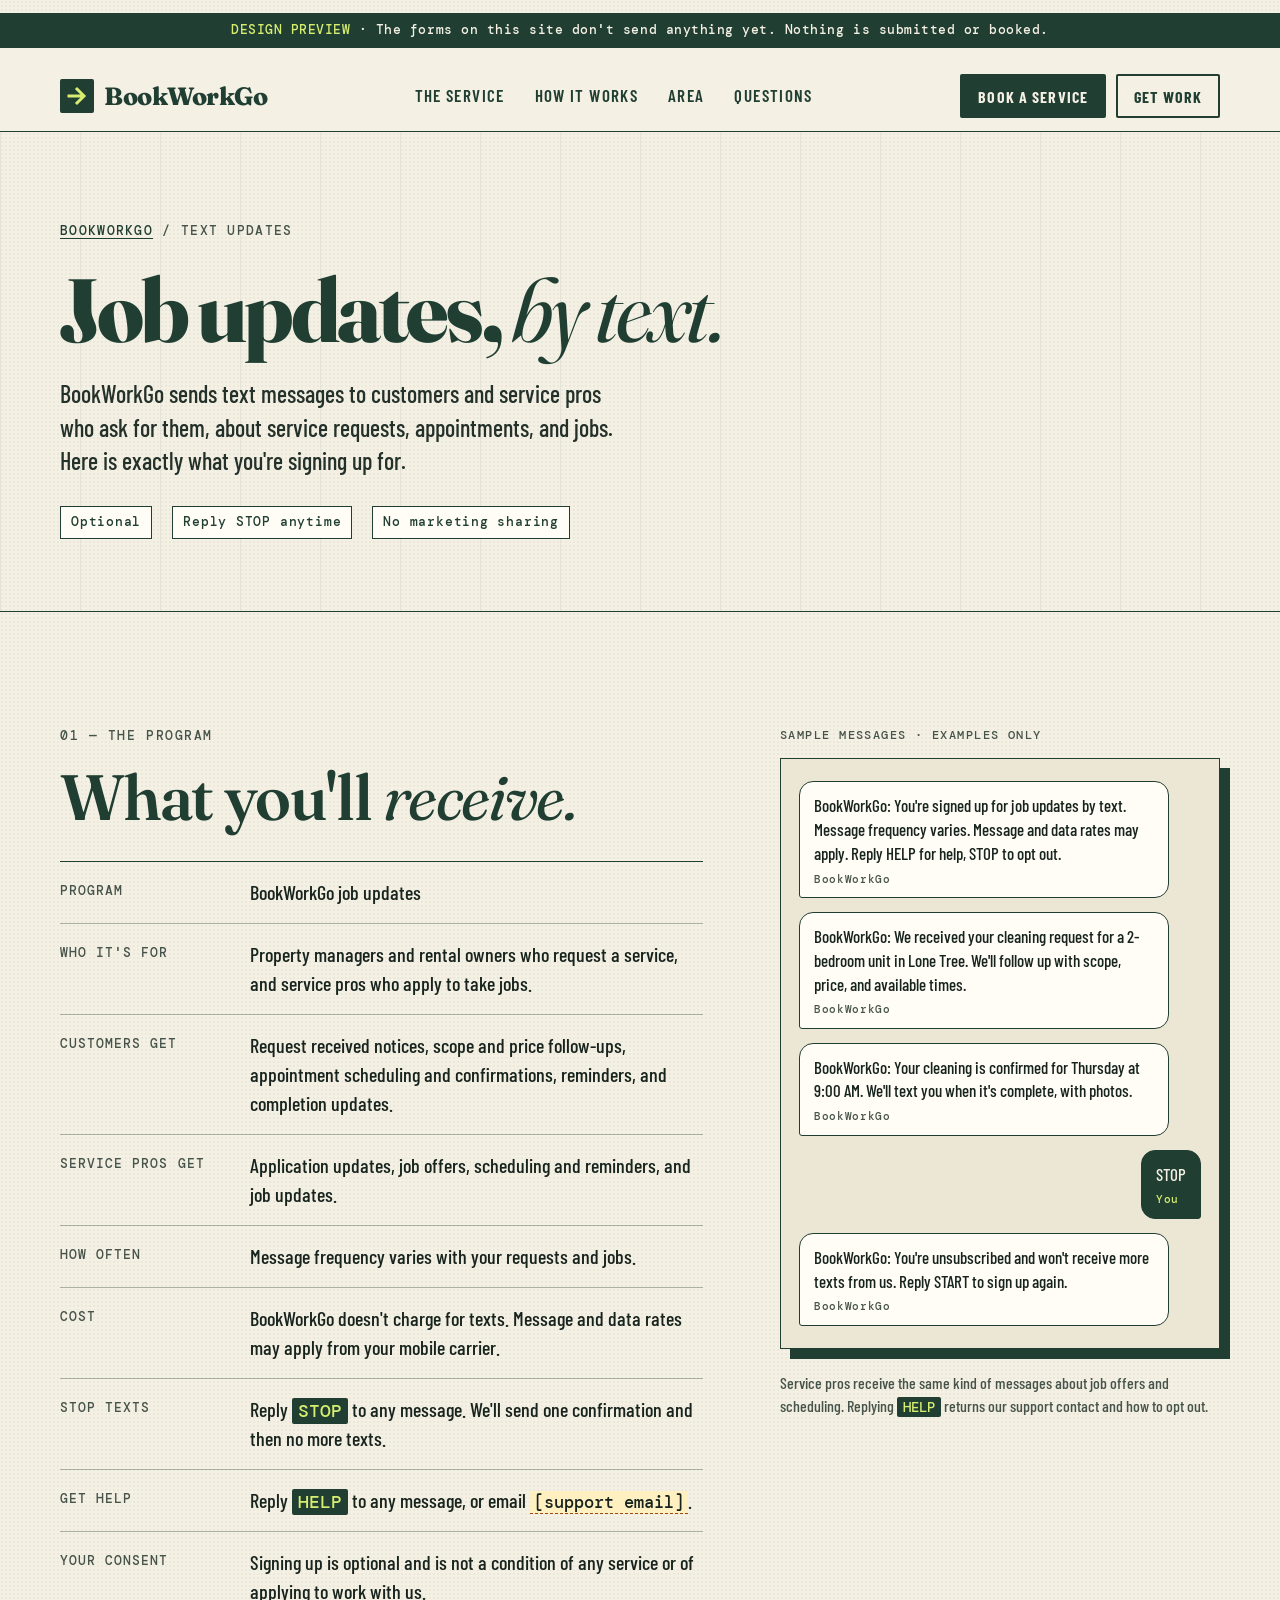
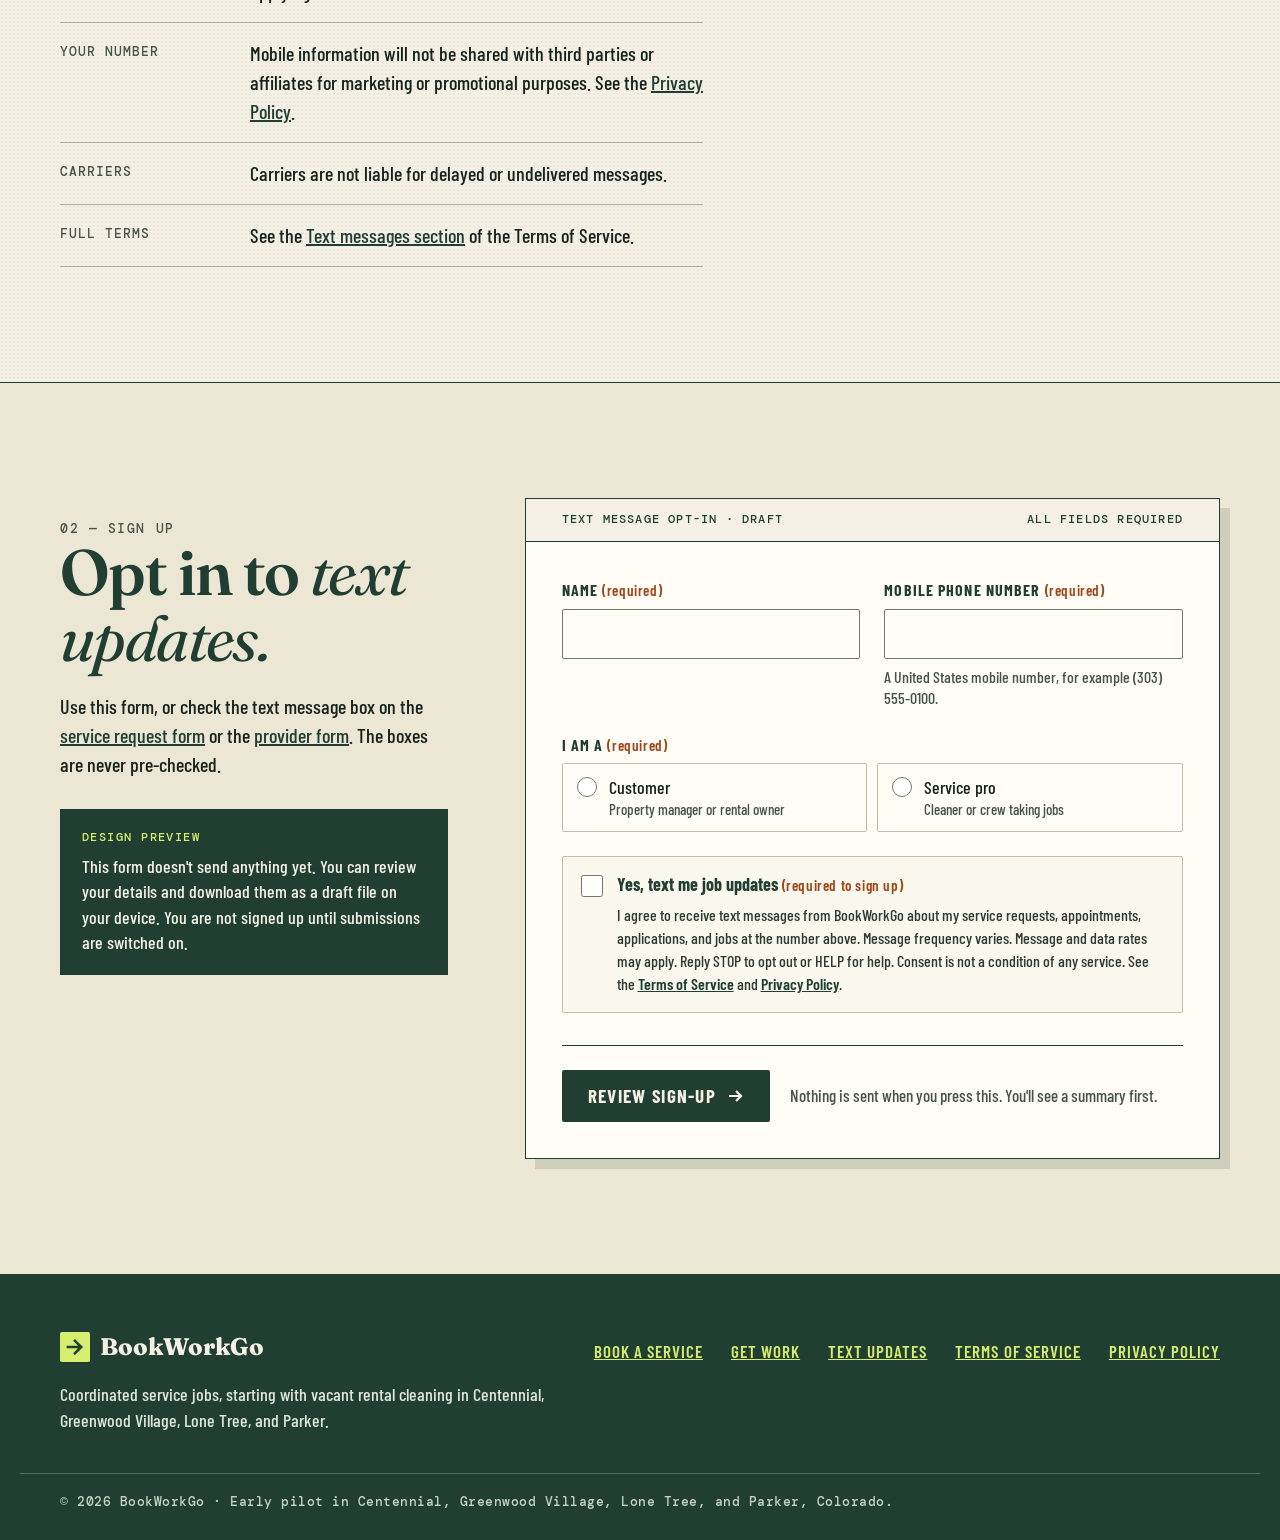
==== opt-in/index.html @ 06a6bd4c "Add terms, privacy policy, text opt-in page, and screenshots - New pages: /opt-in/, /terms-of-servic" ====
<!doctype html>
<html lang="en">
<head>
<meta charset="utf-8">
<meta name="viewport" content="width=device-width, initial-scale=1">
<title>Text Updates — BookWorkGo</title>
<meta name="description" content="Opt in to BookWorkGo text messages about service requests, appointments, and jobs. Message frequency varies. Message and data rates may apply. Reply STOP to opt out, HELP for help.">
<meta name="theme-color" content="#203e32">
<link rel="icon" href="data:image/svg+xml,%3Csvg xmlns='http://www.w3.org/2000/svg' viewBox='0 0 34 34'%3E%3Crect width='34' height='34' rx='3' fill='%23203e32'/%3E%3Cpath d='M9 17h14M17 10l7 7-7 7' fill='none' stroke='%23d6ed70' stroke-width='3'/%3E%3C/svg%3E">
<link rel="preconnect" href="https://fonts.googleapis.com">
<link rel="preconnect" href="https://fonts.gstatic.com" crossorigin>
<link rel="stylesheet" href="https://fonts.googleapis.com/css2?family=Barlow+Condensed:wght@400;500;600;700&family=DM+Mono:wght@400;500&family=Fraunces:ital,opsz,wght@0,9..144,400;0,9..144,600;0,9..144,800;1,9..144,400;1,9..144,600&display=swap">
<link rel="stylesheet" href="../css/site.css">
</head>
<body>
<a class="skip" href="#optin">Skip to the opt-in form</a>

<header class="site-header">
  <p class="preview-bar" role="note"><strong>DESIGN PREVIEW</strong> · The forms on this site don't send anything yet. Nothing is submitted or booked.</p>
  <nav class="wrap nav" aria-label="Main">
    <a class="brand" href="../" aria-label="BookWorkGo home">
      <svg width="34" height="34" viewBox="0 0 34 34" aria-hidden="true"><rect width="34" height="34" rx="2" fill="#203e32"/><path d="M9 17h14M17 10l7 7-7 7" fill="none" stroke="#d6ed70" stroke-width="3" stroke-linecap="square"/></svg>
      <span>BookWorkGo</span>
    </a>
    <div class="nav-links">
      <a href="../#service">The service</a>
      <a href="../#how">How it works</a>
      <a href="../#area">Area</a>
      <a href="../#faq">Questions</a>
    </div>
    <div class="nav-cta">
      <a class="btn btn-primary btn-sm" href="../#book">Book a service</a>
      <a class="btn btn-ghost btn-sm" href="../#pros">Get work</a>
    </div>
  </nav>
</header>

<main id="top">
  <section class="page-head" aria-labelledby="page-title">
    <div class="wrap">
      <p class="crumbs"><a href="../">BookWorkGo</a> / Text updates</p>
      <h1 id="page-title" class="rise d1">Job updates, <em>by text.</em></h1>
      <p class="lead rise d2">BookWorkGo sends text messages to customers and service pros who ask for them, about service requests, appointments, and jobs. Here is exactly what you're signing up for.</p>
      <p class="stamp-line rise d3"><span>Optional</span><span>Reply STOP anytime</span><span>No marketing sharing</span></p>
    </div>
  </section>

  <section class="section" aria-labelledby="program-title">
    <div class="wrap program">
      <div class="program-facts">
        <p class="kicker">01 — The program</p>
        <h2 id="program-title" class="h2">What you'll <em>receive.</em></h2>
        <dl class="facts" style="margin-top:32px">
          <div><dt>Program</dt><dd>BookWorkGo job updates</dd></div>
          <div><dt>Who it's for</dt><dd>Property managers and rental owners who request a service, and service pros who apply to take jobs.</dd></div>
          <div><dt>Customers get</dt><dd>Request received notices, scope and price follow-ups, appointment scheduling and confirmations, reminders, and completion updates.</dd></div>
          <div><dt>Service pros get</dt><dd>Application updates, job offers, scheduling and reminders, and job updates.</dd></div>
          <div><dt>How often</dt><dd>Message frequency varies with your requests and jobs.</dd></div>
          <div><dt>Cost</dt><dd>BookWorkGo doesn't charge for texts. Message and data rates may apply from your mobile carrier.</dd></div>
          <div><dt>Stop texts</dt><dd>Reply <span class="keyword">STOP</span> to any message. We'll send one confirmation and then no more texts.</dd></div>
          <div><dt>Get help</dt><dd>Reply <span class="keyword">HELP</span> to any message, or email <span class="todo-contact">[support email]</span>.</dd></div>
          <div><dt>Your consent</dt><dd>Signing up is optional and is not a condition of any service or of applying to work with us.</dd></div>
          <div><dt>Your number</dt><dd>Mobile information will not be shared with third parties or affiliates for marketing or promotional purposes. See the <a href="../privacy-policy/">Privacy Policy</a>.</dd></div>
          <div><dt>Carriers</dt><dd>Carriers are not liable for delayed or undelivered messages.</dd></div>
          <div><dt>Full terms</dt><dd>See the <a href="../terms-of-service/#text-messages">Text messages section</a> of the Terms of Service.</dd></div>
        </dl>
      </div>

      <figure class="samples" style="margin:0">
        <figcaption class="samples-label">Sample messages · Examples only</figcaption>
        <ol class="thread">
          <li class="bubble">BookWorkGo: You're signed up for job updates by text. Message frequency varies. Message and data rates may apply. Reply HELP for help, STOP to opt out.<small>BookWorkGo</small></li>
          <li class="bubble">BookWorkGo: We received your cleaning request for a 2-bedroom unit in Lone Tree. We'll follow up with scope, price, and available times.<small>BookWorkGo</small></li>
          <li class="bubble">BookWorkGo: Your cleaning is confirmed for Thursday at 9:00 AM. We'll text you when it's complete, with photos.<small>BookWorkGo</small></li>
          <li class="bubble out">STOP<small>You</small></li>
          <li class="bubble">BookWorkGo: You're unsubscribed and won't receive more texts from us. Reply START to sign up again.<small>BookWorkGo</small></li>
        </ol>
        <p class="samples-note">Service pros receive the same kind of messages about job offers and scheduling. Replying <span class="keyword">HELP</span> returns our support contact and how to opt out.</p>
      </figure>
    </div>
  </section>

  <section id="optin" class="section optin-section" aria-labelledby="optin-title">
    <div class="wrap split">
      <div class="form-intro">
        <p class="kicker">02 — Sign up</p>
        <h2 id="optin-title" class="h2">Opt in to <em>text updates.</em></h2>
        <p>Use this form, or check the text message box on the <a href="../#book">service request form</a> or the <a href="../#pros">provider form</a>. The boxes are never pre-checked.</p>
        <div class="notice" role="note">
          <p class="mono">DESIGN PREVIEW</p>
          <p>This form doesn't send anything yet. You can review your details and download them as a draft file on your device. You are not signed up until submissions are switched on.</p>
        </div>
      </div>

      <div class="panel">
        <div class="panel-bar"><span>Text message opt-in · Draft</span><span>All fields required</span></div>

        <form id="optin-form" aria-labelledby="optin-title" autocomplete="on">
          <noscript><p class="noscript">Turn on JavaScript to review your details. Either way, this preview doesn't send anything.</p></noscript>
          <div class="fgrid">
            <div>
              <label class="lbl" for="o-name">Name <span class="req">(required)</span></label>
              <input class="ctl" id="o-name" name="name" type="text" autocomplete="name" required maxlength="120">
            </div>
            <div>
              <label class="lbl" for="o-phone">Mobile phone number <span class="req">(required)</span></label>
              <input class="ctl" id="o-phone" name="phone" type="tel" autocomplete="tel" inputmode="tel" required maxlength="30" pattern="[0-9()+.\- ]{10,30}" aria-describedby="o-phone-hint">
              <p class="hint" id="o-phone-hint">A United States mobile number, for example (303) 555-0100.</p>
            </div>
            <fieldset class="span">
              <legend>I am a <span class="req">(required)</span></legend>
              <div class="choices">
                <label class="choice"><input type="radio" name="role" value="Customer (property manager or owner)" required><span>Customer<small>Property manager or rental owner</small></span></label>
                <label class="choice"><input type="radio" name="role" value="Service pro"><span>Service pro<small>Cleaner or crew taking jobs</small></span></label>
              </div>
            </fieldset>
            <div class="span">
              <label class="consent" for="o-sms">
                <input id="o-sms" name="sms_consent" type="checkbox" value="yes" required>
                <span>
                  <span class="consent-head">Yes, text me job updates <span class="req">(required to sign up)</span></span>
                  <span class="consent-text">I agree to receive text messages from BookWorkGo about my service requests, appointments, applications, and jobs at the number above. Message frequency varies. Message and data rates may apply. Reply STOP to opt out or HELP for help. Consent is not a condition of any service. See the <a href="../terms-of-service/">Terms of Service</a> and <a href="../privacy-policy/">Privacy Policy</a>.</span>
                </span>
              </label>
            </div>
          </div>

          <div class="form-foot">
            <button class="btn btn-primary" type="submit" disabled>Review sign-up
              <svg width="18" height="18" viewBox="0 0 18 18" aria-hidden="true"><path d="M3 9h11M10 4l5 5-5 5" fill="none" stroke="currentColor" stroke-width="2.2"/></svg>
            </button>
            <p>Nothing is sent when you press this. You'll see a summary first.</p>
          </div>
        </form>

        <div id="optin-review" class="review" hidden>
          <h3 tabindex="-1">Review your sign-up</h3>
          <p class="tags"><span>Not submitted</span><span>Not signed up</span></p>
          <p>This summary exists only on this page. BookWorkGo has not received it, and no texts will be sent.</p>
          <dl data-review-list></dl>
          <div class="review-actions">
            <button class="btn btn-ghost" type="button" data-action="edit">Edit details</button>
            <button class="btn btn-primary" type="button" data-action="download">Download draft file</button>
            <button class="btn btn-text" type="button" data-action="reset">Start over</button>
          </div>
          <p class="status" data-status aria-live="polite"></p>
        </div>
      </div>
    </div>
  </section>
</main>

<footer class="site-footer dark">
  <div class="wrap foot-top">
    <div>
      <p class="foot-brand">
        <svg width="30" height="30" viewBox="0 0 34 34" aria-hidden="true"><rect width="34" height="34" rx="2" fill="#d6ed70"/><path d="M9 17h14M17 10l7 7-7 7" fill="none" stroke="#203e32" stroke-width="3" stroke-linecap="square"/></svg>
        BookWorkGo
      </p>
      <p>Coordinated service jobs, starting with vacant rental cleaning in Centennial, Greenwood Village, Lone Tree, and Parker.</p>
    </div>
    <nav class="foot-nav" aria-label="Footer">
      <a href="../#book">Book a service</a>
      <a href="../#pros">Get work</a>
      <a href="./" aria-current="page">Text updates</a>
      <a href="../terms-of-service/">Terms of Service</a>
      <a href="../privacy-policy/">Privacy Policy</a>
    </nav>
  </div>
  <p class="wrap foot-legal">© 2026 BookWorkGo · Early pilot in Centennial, Greenwood Village, Lone Tree, and Parker, Colorado.</p>
</footer>

<script src="../js/draft-form.js" defer></script>
<script src="../js/optin-form.js" defer></script>
</body>
</html>
---- css/site.css ----
:root {
  --paper: #f4f0e4;
  --paper-deep: #ece6d4;
  --sheet: #fffdf6;
  --forest: #203e32;
  --forest-deep: #14291f;
  --ink: #17231d;
  --muted: #46534a;
  --soft-on-dark: #dfe5d8;
  --lime: #d6ed70;
  --lime-wash: #eef5cf;
  --clay: #e88744;
  --clay-ink: #a0471a;
  --rule: rgba(32, 62, 50, .35);
  --display: "Fraunces", Georgia, "Times New Roman", serif;
  --body: "Barlow Condensed", "Arial Narrow", "Roboto Condensed", sans-serif-condensed, sans-serif;
  --mono: "DM Mono", ui-monospace, Menlo, Consolas, monospace;
  --gutter: clamp(16px, 4vw, 40px);
  --header-h: 120px;
}

*, *::before, *::after { box-sizing: border-box; }
html { scroll-behavior: smooth; scroll-padding-top: var(--header-h); overflow-x: clip; }
body {
  margin: 0;
  font-family: var(--body);
  font-weight: 500;
  font-size: 20px;
  line-height: 1.45;
  color: var(--ink);
  background-color: var(--paper);
  background-image: radial-gradient(rgba(32, 62, 50, .07) .6px, transparent .9px);
  background-size: 4px 4px;
  overflow-x: clip;
}
img, svg { max-width: 100%; }
a { color: var(--forest); }
a:hover { color: var(--forest-deep); }
:focus-visible { outline: 3px solid var(--forest); outline-offset: 3px; border-radius: 2px; }
.dark :focus-visible { outline-color: var(--lime); }
.dark .panel :focus-visible { outline-color: var(--forest); }
[hidden] { display: none !important; }

.skip {
  position: absolute; left: 12px; top: -80px; z-index: 50;
  background: var(--lime); color: var(--forest); padding: 12px 18px;
  font-weight: 700; text-decoration: none; border: 2px solid var(--forest);
}
.skip:focus { top: 12px; }

.wrap { max-width: 1240px; margin: 0 auto; padding-left: var(--gutter); padding-right: var(--gutter); }
.section { padding-top: clamp(72px, 9vw, 128px); padding-bottom: clamp(72px, 9vw, 128px); }
.split { display: flex; flex-wrap: wrap; gap: clamp(40px, 6vw, 96px); }
.split > * { min-width: 0; }

.kicker {
  margin: 0 0 18px;
  font-family: var(--mono); font-size: 13px; letter-spacing: .12em; text-transform: uppercase;
  color: var(--muted);
}
.h2 {
  margin: 0;
  font-family: var(--display); font-weight: 600;
  font-size: clamp(38px, 5vw, 66px); line-height: 1.02; letter-spacing: -.025em;
  color: var(--forest);
}
.h2 em, .hero h1 em, .cta h2 em { font-style: italic; font-weight: 400; }
.mono { font-family: var(--mono); }

/* ---------- Buttons ---------- */
.btn {
  display: inline-flex; align-items: center; justify-content: center; gap: 10px;
  min-height: 52px; padding: 12px 24px;
  font-family: var(--body); font-weight: 700; font-size: 19px; letter-spacing: .07em; text-transform: uppercase;
  text-decoration: none; border: 2px solid var(--forest); border-radius: 2px; cursor: pointer;
  transition: transform .18s ease, box-shadow .18s ease, background-color .18s ease, color .18s ease;
}
.btn svg { flex: none; }
.btn-sm { min-height: 44px; padding: 8px 16px; font-size: 16px; }
.btn-primary { background: var(--forest); color: var(--paper); }
.btn-primary:hover { background: var(--forest-deep); color: var(--paper); transform: translate(-2px, -2px); box-shadow: 4px 4px 0 var(--clay); }
.btn-ghost { background: transparent; color: var(--forest); }
.btn-ghost:hover { background: var(--forest); color: var(--paper); }
.btn-text { background: transparent; color: var(--forest); border-color: transparent; text-decoration: underline; text-underline-offset: 4px; }
.btn-text:hover { border-color: var(--forest); }
.btn[disabled] { opacity: .5; cursor: not-allowed; transform: none; box-shadow: none; }

/* ---------- Header ---------- */
.site-header { position: sticky; top: 0; z-index: 20; background: var(--paper); border-bottom: 1.5px solid var(--forest); }
.preview-bar {
  background: var(--forest); color: var(--paper);
  font-family: var(--mono); font-size: 13px; letter-spacing: .04em; line-height: 1.45;
  padding: 8px 16px; text-align: center;
}
.preview-bar strong { color: var(--lime); font-weight: 500; }
.nav { display: flex; align-items: center; justify-content: space-between; gap: 12px 28px; flex-wrap: wrap; padding-top: 12px; padding-bottom: 12px; }
.brand { display: flex; align-items: center; gap: 10px; min-height: 44px; text-decoration: none; color: var(--forest); }
.brand span { font-family: var(--display); font-weight: 800; font-size: 25px; letter-spacing: -.02em; }
.nav-links { display: flex; gap: 26px; align-items: center; }
.nav-links a {
  font-weight: 600; font-size: 17px; letter-spacing: .08em; text-transform: uppercase; text-decoration: none;
  padding: 10px 2px; border-bottom: 2px solid transparent; transition: border-color .15s;
}
.nav-links a:hover { border-bottom-color: var(--clay); }
.nav-cta { display: flex; gap: 10px; flex-wrap: wrap; }

/* ---------- Hero ---------- */
.hero {
  border-bottom: 1.5px solid var(--forest);
  background-image: repeating-linear-gradient(90deg, rgba(32, 62, 50, .07) 0 1px, transparent 1px 80px);
  background-position: center top;
}
.hero .split { align-items: center; padding-top: clamp(48px, 8vw, 104px); padding-bottom: clamp(56px, 8vw, 112px); gap: clamp(48px, 6vw, 88px); }
.hero-copy { flex: 1 1 520px; }
.hero .kicker { color: var(--forest); display: flex; align-items: center; gap: 12px; flex-wrap: wrap; margin-bottom: 26px; }
.hero .kicker::before { content: ""; width: 28px; height: 1.5px; background: var(--forest); }
.hero h1 {
  margin: 0; font-family: var(--display); font-weight: 800;
  font-size: clamp(50px, 8vw, 112px); line-height: .95; letter-spacing: -.035em; color: var(--forest);
}
.hero h1 em { letter-spacing: -.02em; }
.mark { box-shadow: inset 0 -.28em 0 var(--lime); }
.hero-lead { margin: 30px 0 0; max-width: 34ch; font-size: clamp(21px, 2vw, 25px); line-height: 1.4; color: #24312a; }
.hero-actions { margin-top: 36px; display: flex; gap: 14px; flex-wrap: wrap; }
.promise {
  margin: 40px 0 0; padding-top: 18px; border-top: 1px solid rgba(32, 62, 50, .4); max-width: 520px;
  font-family: var(--display); font-style: italic; font-size: 21px; color: var(--forest);
}
.hero-art { flex: 1 1 360px; display: flex; justify-content: center; padding: 12px 8px 28px; }

/* Example work order */
.ticket {
  position: relative; margin: 0; width: 100%; max-width: 440px;
  background: var(--sheet); border: 1.5px solid var(--forest); box-shadow: 12px 12px 0 var(--forest);
  transform: rotate(-2deg); transition: transform .35s ease;
  animation: settle 1.05s .3s cubic-bezier(.2, .7, .2, 1) both;
}
.ticket:hover { transform: rotate(-.5deg) translateY(-4px); }
.ticket-bar {
  display: flex; justify-content: space-between; gap: 12px; padding: 10px 18px;
  background: var(--lime); border-bottom: 1.5px solid var(--forest);
  font-family: var(--mono); font-size: 12px; letter-spacing: .1em; text-transform: uppercase; color: var(--forest);
}
.ticket-bar span:first-child { font-weight: 500; }
.ticket-body { padding: 22px 22px 24px; }
.ticket-ref { margin: 0; font-family: var(--mono); font-size: 12px; letter-spacing: .08em; color: var(--muted); }
.ticket-title { margin: 6px 0 18px; font-family: var(--display); font-weight: 600; font-size: 30px; line-height: 1.05; color: var(--forest); }
.ticket dl { margin: 0; font-family: var(--mono); font-size: 13.5px; line-height: 1.4; border-bottom: 1px dashed #8d957f; }
.ticket dl div { display: flex; gap: 12px; padding: 8px 0; border-top: 1px dashed #8d957f; }
.ticket dt { flex: 0 0 104px; color: var(--muted); }
.ticket dd { margin: 0; }
.checklist { list-style: none; margin: 18px 0 0; padding: 0; display: grid; gap: 9px; font-size: 18px; }
.checklist li { display: flex; gap: 10px; align-items: center; }
.stamp {
  position: absolute; right: -18px; bottom: 74px; width: 112px; height: 112px;
  border: 2.5px solid var(--clay-ink); border-radius: 50%; display: grid; place-items: center; text-align: center;
  font-family: var(--mono); font-size: 11px; font-weight: 500; letter-spacing: .1em; line-height: 1.35;
  color: var(--clay-ink); background: rgba(255, 253, 246, .88);
  transform: rotate(-14deg); animation: stamp .5s 1.25s cubic-bezier(.3, .7, .3, 1) both;
}
.draw { stroke-dasharray: 1; stroke-dashoffset: 0; animation: draw 1.4s .6s ease-out both; }

/* Staggered entrance */
.rise { animation: rise .85s cubic-bezier(.2, .7, .2, 1) both; }
.d1 { animation-delay: .05s; } .d2 { animation-delay: .16s; } .d3 { animation-delay: .28s; } .d4 { animation-delay: .4s; } .d5 { animation-delay: .52s; }
@keyframes rise { from { opacity: 0; transform: translateY(22px); } to { opacity: 1; transform: none; } }
@keyframes settle { from { opacity: 0; transform: rotate(-7deg) translate(30px, 40px); } to { opacity: 1; transform: rotate(-2deg); } }
@keyframes stamp { 0% { opacity: 0; transform: rotate(-14deg) scale(1.6); } 70% { opacity: 1; transform: rotate(-14deg) scale(.94); } 100% { opacity: 1; transform: rotate(-14deg) scale(1); } }
@keyframes draw { from { stroke-dashoffset: 1; } to { stroke-dashoffset: 0; } }

/* ---------- Service ---------- */
.service-intro { flex: 1 1 420px; }
.service-scope { flex: 1 1 480px; }
.service-intro p { max-width: 46ch; margin: 26px 0 0; }
.figure { margin: 40px 0 0; max-width: 480px; }
.figcap { margin-top: 10px; font-family: var(--mono); font-size: 12px; letter-spacing: .08em; text-transform: uppercase; color: var(--muted); }
.h3-label { margin: 6px 0 4px; font-weight: 700; font-size: 18px; letter-spacing: .08em; text-transform: uppercase; color: var(--forest); }
.sub { margin: 0 0 22px; color: var(--muted); font-size: 18px; }
.scope-list { list-style: none; margin: 0; padding: 0; border-bottom: 1px solid var(--rule); }
.scope-list li { display: grid; grid-template-columns: 52px minmax(0, 1fr); gap: 4px 14px; padding: 18px 0; border-top: 1px solid var(--rule); }
.scope-list .idx { font-family: var(--mono); font-size: 13px; color: var(--clay-ink); padding-top: 6px; }
.scope-list strong { font-family: var(--display); font-weight: 600; font-size: 24px; color: var(--forest); }
.scope-list p { margin: 2px 0 0; }
.callout { margin-top: 28px; padding: 18px 20px; border: 1.5px dashed var(--forest); display: flex; gap: 14px; align-items: flex-start; }
.callout p { margin: 0; font-size: 18px; }

/* ---------- Process ---------- */
.process { background: var(--paper-deep); border-top: 1.5px solid var(--forest); border-bottom: 1.5px solid var(--forest); }
.process-head { display: flex; flex-wrap: wrap; justify-content: space-between; align-items: flex-end; gap: 20px 48px; }
.process-head > div { flex: 1 1 520px; min-width: 0; }
.process-head p { flex: 0 1 380px; margin: 0; font-size: 18px; color: #3a463e; }
.steps { list-style: none; margin: 56px 0 0; padding: 0; display: grid; grid-template-columns: repeat(auto-fit, minmax(min(100%, 280px), 1fr)); gap: 40px 48px; }
.steps li { border-top: 2px solid var(--forest); padding-top: 26px; }
.step-num {
  display: grid; place-items: center; width: 84px; height: 84px; border: 1.5px solid var(--forest);
  font-family: var(--display); font-weight: 800; font-size: 54px; line-height: 1; color: var(--forest);
}
.step-num.n1 { background: var(--lime); }
.step-num.n2 { background: var(--paper); }
.step-num.n3 { background: var(--forest); color: var(--paper); }
.steps h3 { margin: 24px 0 10px; font-family: var(--display); font-weight: 600; font-size: 28px; line-height: 1.1; color: var(--forest); }
.steps p { margin: 0; }

/* ---------- Forms ---------- */
.form-intro { flex: 1 1 320px; max-width: 420px; }
.form-intro > p { margin: 22px 0 0; }
.notice { margin-top: 30px; padding: 20px 22px; background: var(--forest); color: var(--paper); }
.notice .mono { margin: 0 0 8px; font-size: 12px; letter-spacing: .12em; color: var(--lime); }
.notice p:last-child { margin: 0; font-size: 18px; line-height: 1.4; }
.fine { margin: 22px 0 0; font-size: 17px; color: var(--muted); }

.panel { flex: 2 1 560px; background: var(--sheet); color: var(--ink); border: 1.5px solid var(--forest); box-shadow: 10px 10px 0 rgba(32, 62, 50, .14); }
.panel-bar {
  display: flex; justify-content: space-between; gap: 6px 12px; flex-wrap: wrap;
  padding: 12px clamp(20px, 3vw, 36px); border-bottom: 1.5px solid var(--forest);
  font-family: var(--mono); font-size: 12px; letter-spacing: .1em; text-transform: uppercase; color: var(--forest); background: var(--paper);
}
.panel-bar.lime { background: var(--lime); }
.panel form, .review { padding: clamp(22px, 3vw, 36px); }
fieldset { border: 0; margin: 0; padding: 0; min-width: 0; }
.group + .group { margin-top: 40px; padding-top: 32px; border-top: 1px solid rgba(32, 62, 50, .3); }
.group > legend { padding: 0; margin: 0 0 18px; font-family: var(--display); font-weight: 600; font-size: 26px; color: var(--forest); }
/* Float the legend so it sits below the group's top rule instead of breaking it. */
.group > legend { float: left; width: 100%; }
.group > legend + * { clear: both; }
.fgrid { display: grid; grid-template-columns: repeat(auto-fit, minmax(min(100%, 240px), 1fr)); gap: 24px; }
.span { grid-column: 1 / -1; }
.lbl, .fgrid legend {
  display: block; padding: 0; margin: 0 0 7px;
  font-weight: 700; font-size: 16px; letter-spacing: .07em; text-transform: uppercase; color: var(--forest);
}
.req { color: var(--clay-ink); font-weight: 600; letter-spacing: .04em; text-transform: none; font-size: 15px; }
.opt { color: var(--muted); font-weight: 500; letter-spacing: .04em; text-transform: none; font-size: 15px; }
.ctl {
  display: block; width: 100%; min-height: 50px; padding: 10px 14px;
  font-family: var(--body); font-weight: 500; font-size: 20px; line-height: 1.3; color: var(--ink);
  background: var(--sheet); border: 1.5px solid #6d7a70; border-radius: 2px;
  transition: border-color .15s, background-color .15s;
}
.ctl:hover, .ctl:focus { border-color: var(--forest); }
.ctl:focus { background: #fff; }
.ctl:user-invalid { border-color: var(--clay-ink); background: #fff3ea; }
textarea.ctl { min-height: 132px; resize: vertical; }
select.ctl {
  appearance: none; padding-right: 44px;
  background-image: linear-gradient(45deg, transparent 50%, var(--forest) 50%), linear-gradient(135deg, var(--forest) 50%, transparent 50%);
  background-position: calc(100% - 22px) 52%, calc(100% - 16px) 52%; background-size: 6px 6px, 6px 6px; background-repeat: no-repeat;
}
.hint { font-size: 16px; color: var(--muted); margin: 7px 0 0; line-height: 1.35; }
.hint strong { color: var(--forest); }
.choices { display: grid; grid-template-columns: repeat(auto-fit, minmax(min(100%, 210px), 1fr)); gap: 10px; }
.choices.stack { grid-template-columns: 1fr; }
.choice {
  display: flex; gap: 12px; align-items: flex-start; min-height: 48px; padding: 12px 14px;
  border: 1.5px solid #c4bca5; border-radius: 2px; background: var(--sheet); cursor: pointer;
  font-size: 18px; line-height: 1.3; transition: border-color .15s, background-color .15s;
}
.choice:hover { border-color: var(--forest); }
.choice input { width: 20px; height: 20px; margin: 1px 0 0; accent-color: var(--forest); flex: none; }
.choice:has(input:checked) { border-color: var(--forest); background: var(--lime-wash); }
.choice small { display: block; font-size: 15px; color: var(--muted); }
.form-foot { margin-top: 32px; padding-top: 24px; border-top: 1.5px solid var(--forest); display: flex; flex-wrap: wrap; gap: 14px 20px; align-items: center; }
.form-foot p { margin: 0; font-size: 17px; color: var(--muted); }
.noscript { margin: 0 0 20px; padding: 12px 16px; border-left: 4px solid var(--clay-ink); background: #fff3ea; color: #6f2f0e; font-size: 18px; }

.review h3 { margin: 0; font-family: var(--display); font-weight: 600; font-size: 32px; color: var(--forest); }
.tags { margin: 14px 0 0; display: flex; flex-wrap: wrap; gap: 8px; font-family: var(--mono); font-size: 12px; letter-spacing: .1em; }
.tags span { padding: 5px 10px; border: 1.5px solid var(--clay-ink); color: var(--clay-ink); }
.review > p { margin: 16px 0 0; max-width: 60ch; }
.review dl { margin: 24px 0 0; border-top: 1.5px solid var(--forest); }
.review dl div { display: flex; flex-wrap: wrap; gap: 2px 20px; padding: 12px 0; border-bottom: 1px dashed #8d957f; }
.review dt { flex: 0 0 230px; font-family: var(--mono); font-size: 13px; letter-spacing: .06em; text-transform: uppercase; color: var(--muted); padding-top: 4px; }
.review dd { flex: 1 1 260px; margin: 0; min-width: 0; white-space: pre-line; overflow-wrap: anywhere; }
.review-actions { margin-top: 28px; display: flex; flex-wrap: wrap; gap: 12px; }
.status { margin: 16px 0 0; font-size: 17px; color: var(--forest); min-height: 1.4em; }

/* ---------- Area ---------- */
.area { border-top: 1.5px solid var(--forest); }
.area .split { align-items: center; }
.area-copy { flex: 1 1 420px; }
.area-copy > p { margin: 22px 0 0; max-width: 44ch; }
.area-list { list-style: none; margin: 32px 0 0; padding: 0; border-top: 1.5px solid var(--forest); border-bottom: 1.5px solid var(--forest); }
.area-list li { display: flex; align-items: baseline; gap: 18px; padding: 14px 0; }
.area-list li + li { border-top: 1px solid var(--rule); }
.area-list .idx { font-family: var(--mono); font-size: 13px; color: var(--clay-ink); }
.area-list .city { font-family: var(--display); font-weight: 600; font-size: clamp(26px, 3vw, 36px); color: var(--forest); }
.area-copy .after { font-size: 18px; color: #3a463e; }
.map { flex: 1 1 420px; margin: 0; }

/* ---------- Pros ---------- */
.pros {
  color: var(--paper); background-color: var(--forest);
  background-image: repeating-linear-gradient(135deg, rgba(214, 237, 112, .055) 0 1px, transparent 1px 22px);
}
.pros .kicker { color: var(--lime); }
.pros h2 {
  margin: 0; max-width: 14ch; font-family: var(--display); font-weight: 600;
  font-size: clamp(42px, 6vw, 84px); line-height: .98; letter-spacing: -.03em; color: var(--paper);
}
.pros h2 em { font-style: italic; font-weight: 400; color: var(--lime); }
.pros-lead { margin: 26px 0 0; max-width: 52ch; font-size: 21px; }
.pillars { margin-top: 52px; display: grid; grid-template-columns: repeat(auto-fit, minmax(min(100%, 260px), 1fr)); gap: 32px 48px; }
.pillars div { border-top: 1.5px solid var(--lime); padding-top: 20px; }
.pillars h3 { margin: 0 0 8px; font-family: var(--display); font-weight: 600; font-size: 28px; }
.pillars p { margin: 0; color: var(--soft-on-dark); }
.pros .split { margin-top: 64px; align-items: flex-start; gap: clamp(32px, 5vw, 72px); }
.pros .form-intro { max-width: 400px; }
.pros .form-intro h3 { margin: 0; font-family: var(--display); font-weight: 600; font-size: clamp(30px, 3.4vw, 42px); line-height: 1.05; }
.pros .form-intro > p { color: var(--soft-on-dark); margin-top: 18px; }
.pros .no-guarantee { color: var(--paper); padding: 16px 18px; border: 1.5px dashed var(--lime); font-size: 18px; }
.pros .preview-note { font-family: var(--mono); font-size: 12.5px; letter-spacing: .06em; line-height: 1.6; color: var(--lime); }
.pros .panel { border-color: var(--paper); box-shadow: 10px 10px 0 rgba(0, 0, 0, .25); }

/* ---------- FAQ ---------- */
.faq-intro { flex: 1 1 300px; max-width: 380px; }
.faq-intro p { margin: 20px 0 0; color: #3a463e; }
.faq-list { flex: 2 1 560px; }
.faq { border-top: 1px solid var(--forest); }
.faq:last-child { border-bottom: 1px solid var(--forest); }
.faq summary {
  list-style: none; cursor: pointer; display: flex; justify-content: space-between; align-items: center; gap: 20px;
  padding: 22px 4px; font-family: var(--display); font-weight: 600; font-size: clamp(21px, 2.2vw, 26px); line-height: 1.2; color: var(--forest);
}
.faq summary::-webkit-details-marker { display: none; }
.plus { flex: none; width: 34px; height: 34px; border: 1.5px solid var(--forest); border-radius: 50%; display: grid; place-items: center; transition: transform .25s ease, background-color .2s; }
.faq[open] .plus { transform: rotate(45deg); background: var(--forest); color: var(--paper); }
.faq p { margin: 0 0 24px; padding: 0 4px; max-width: 62ch; }

/* ---------- Final call to action ---------- */
.cta {
  border-top: 1.5px solid var(--forest); border-bottom: 1.5px solid var(--forest);
  background-color: var(--lime);
  background-image:
    repeating-linear-gradient(90deg, rgba(32, 62, 50, .09) 0 1px, transparent 1px 80px),
    repeating-linear-gradient(0deg, rgba(32, 62, 50, .09) 0 1px, transparent 1px 80px);
}
.cta .wrap { display: flex; flex-wrap: wrap; justify-content: space-between; align-items: flex-end; gap: 32px; padding-top: clamp(64px, 8vw, 112px); padding-bottom: clamp(64px, 8vw, 112px); }
.cta .wrap > div { flex: 1 1 560px; min-width: 0; }
.cta h2 { margin: 0; font-family: var(--display); font-weight: 800; font-size: clamp(44px, 7vw, 100px); line-height: .95; letter-spacing: -.035em; color: var(--forest); }
.cta p { margin: 22px 0 0; font-size: clamp(21px, 2vw, 25px); color: var(--forest); }
.btn-big { font-size: 21px; min-height: 60px; padding: 14px 30px; }

/* ---------- Footer ---------- */
.site-footer { background: var(--forest); color: var(--paper); }
.foot-top { display: flex; flex-wrap: wrap; justify-content: space-between; gap: 32px 48px; padding-top: 56px; padding-bottom: 40px; }
.foot-top > div { flex: 1 1 360px; min-width: 0; max-width: 520px; }
.foot-brand { margin: 0; display: flex; align-items: center; gap: 10px; font-family: var(--display); font-weight: 800; font-size: 24px; }
.foot-top p + p { margin: 16px 0 0; color: var(--soft-on-dark); font-size: 18px; }
.foot-nav { display: flex; flex-wrap: wrap; gap: 8px 28px; align-items: flex-start; }
.foot-nav a { min-height: 44px; display: inline-flex; align-items: center; color: var(--lime); font-weight: 600; letter-spacing: .06em; text-transform: uppercase; font-size: 17px; }
.foot-nav a:hover { color: var(--paper); }
.foot-legal { padding-top: 18px; padding-bottom: 28px; border-top: 1px solid rgba(244, 240, 228, .25); font-family: var(--mono); font-size: 12.5px; letter-spacing: .04em; line-height: 1.6; color: #c9d2c3; }

@media (max-width: 820px) {
  .nav-links { display: none; }
}
@media (max-width: 600px) {
  /* The stamp sits under the checklist instead of over it. */
  .stamp { position: static; margin: -6px 18px 18px auto; width: 96px; height: 96px; font-size: 10px; }
  .map text.city-label { font-size: 27px; }
}
@media (max-width: 480px) {
  .nav { justify-content: center; }
  .ticket dt { flex-basis: 92px; }
}
@media (prefers-reduced-motion: reduce) {
  html { scroll-behavior: auto; }
  *, *::before, *::after { animation: none !important; transition: none !important; }
}

/* =========================================================
   Shared additions: consent checkbox, inner pages
   ========================================================= */

/* Text-message consent (landing forms and opt-in page) */
.consent {
  display: flex; gap: 14px; align-items: flex-start;
  padding: 16px 18px; border: 1.5px solid #c4bca5; border-radius: 2px; background: #faf7ec; cursor: pointer;
  transition: border-color .15s, background-color .15s;
}
.consent:hover { border-color: var(--forest); }
.consent:has(input:checked) { border-color: var(--forest); background: var(--lime-wash); }
.consent input { width: 22px; height: 22px; margin: 2px 0 0; accent-color: var(--forest); flex: none; }
.consent .consent-head { display: block; font-weight: 700; font-size: 18px; color: var(--forest); line-height: 1.3; }
.consent .consent-text { display: block; margin-top: 6px; font-size: 16px; line-height: 1.45; color: #2f3b33; }
.consent .consent-text a { color: var(--forest); font-weight: 600; }

.todo-contact { background: #fff0c2; padding: 0 4px; border-bottom: 1.5px dashed var(--clay-ink); font-family: var(--mono); font-size: .85em; white-space: nowrap; }
.dark .todo-contact { color: var(--ink); }

/* Inner page header band */
.page-head {
  border-bottom: 1.5px solid var(--forest);
  background-image: repeating-linear-gradient(90deg, rgba(32, 62, 50, .07) 0 1px, transparent 1px 80px);
}
.page-head .wrap { padding-top: clamp(48px, 7vw, 96px); padding-bottom: clamp(40px, 6vw, 72px); }
.crumbs { margin: 0 0 26px; font-family: var(--mono); font-size: 13px; letter-spacing: .1em; text-transform: uppercase; color: var(--muted); }
.crumbs a { color: var(--forest); text-underline-offset: 3px; }
.page-head h1 {
  margin: 0; max-width: 16ch; font-family: var(--display); font-weight: 800;
  font-size: clamp(44px, 7vw, 92px); line-height: .96; letter-spacing: -.035em; color: var(--forest);
}
.page-head h1 em { font-style: italic; font-weight: 400; }
.page-head .lead { margin: 24px 0 0; max-width: 52ch; font-size: clamp(20px, 2vw, 24px); line-height: 1.4; color: #24312a; }
.stamp-line { margin: 28px 0 0; display: flex; flex-wrap: wrap; gap: 8px 20px; font-family: var(--mono); font-size: 13px; letter-spacing: .06em; color: var(--muted); }
.stamp-line span { padding: 6px 10px; border: 1.5px solid var(--forest); color: var(--forest); background: var(--sheet); }

/* Legal documents */
.doc { display: flex; flex-wrap: wrap; gap: clamp(32px, 5vw, 80px); align-items: flex-start; }
.toc { flex: 1 1 240px; max-width: 300px; min-width: 0; }
.toc p { margin: 0 0 12px; font-family: var(--mono); font-size: 12px; letter-spacing: .12em; text-transform: uppercase; color: var(--muted); }
.toc ol { list-style: none; margin: 0; padding: 0; border-top: 1.5px solid var(--forest); counter-reset: toc; }
.toc li { counter-increment: toc; border-bottom: 1px solid var(--rule); }
.toc a {
  display: flex; gap: 12px; min-height: 44px; align-items: center; padding: 6px 0;
  font-weight: 600; font-size: 18px; line-height: 1.25; text-decoration: none;
}
.toc a::before { content: counter(toc, decimal-leading-zero); font-family: var(--mono); font-size: 12px; font-weight: 400; color: var(--clay-ink); flex: none; width: 22px; }
.toc a:hover { color: var(--forest-deep); text-decoration: underline; text-underline-offset: 4px; }
.prose { flex: 3 1 560px; min-width: 0; max-width: 760px; counter-reset: sec; }
.prose section { padding: 34px 0 30px; border-top: 1.5px solid var(--forest); counter-increment: sec; }
.prose section:first-child { border-top: 0; padding-top: 0; }
.prose h2 {
  margin: 0 0 16px; display: flex; gap: 16px; align-items: baseline;
  font-family: var(--display); font-weight: 600; font-size: clamp(26px, 3vw, 34px); line-height: 1.1; letter-spacing: -.015em; color: var(--forest);
}
.prose h2::before { content: counter(sec, decimal-leading-zero); font-family: var(--mono); font-size: 13px; font-weight: 400; letter-spacing: .08em; color: var(--clay-ink); flex: none; }
.prose h3 { margin: 24px 0 8px; font-weight: 700; font-size: 18px; letter-spacing: .07em; text-transform: uppercase; color: var(--forest); }
.prose p, .prose li { max-width: 66ch; }
.prose p { margin: 0 0 14px; }
.prose ul { margin: 0 0 14px; padding-left: 1.2em; }
.prose li { margin: 0 0 8px; padding-left: 4px; }
.prose li::marker { color: var(--clay-ink); }
.prose strong { color: var(--forest); }
.boxed { margin: 18px 0; padding: 18px 20px; border: 1.5px dashed var(--forest); background: var(--sheet); }
.boxed p:last-child, .boxed ul:last-child { margin-bottom: 0; }
.keyword { font-family: var(--mono); font-weight: 500; font-size: .9em; padding: 1px 6px; background: var(--forest); color: var(--lime); border-radius: 2px; }

/* Opt-in page */
.program { display: flex; flex-wrap: wrap; gap: clamp(40px, 6vw, 88px); align-items: flex-start; }
.program > * { min-width: 0; }
.program-facts { flex: 1 1 440px; }
.facts { margin: 0; border-top: 1.5px solid var(--forest); }
.facts div { display: grid; grid-template-columns: minmax(0, 170px) minmax(0, 1fr); gap: 4px 20px; padding: 16px 0; border-bottom: 1px solid var(--rule); }
.facts dt { font-family: var(--mono); font-size: 13px; letter-spacing: .08em; text-transform: uppercase; color: var(--muted); padding-top: 4px; }
.facts dd { margin: 0; }
.samples { flex: 1 1 340px; max-width: 440px; }
.samples-label { margin: 0 0 14px; font-family: var(--mono); font-size: 12px; letter-spacing: .12em; text-transform: uppercase; color: var(--muted); }
.thread { margin: 0; padding: 22px 18px; list-style: none; display: grid; gap: 14px; background: var(--paper-deep); border: 1.5px solid var(--forest); box-shadow: 10px 10px 0 var(--forest); }
.bubble { position: relative; margin: 0; padding: 12px 14px 10px; background: var(--sheet); border: 1.5px solid var(--forest); border-radius: 14px 14px 14px 3px; max-width: 92%; font-size: 17px; line-height: 1.4; }
.bubble.out { justify-self: end; background: var(--forest); color: var(--paper); border-radius: 14px 14px 3px 14px; }
.bubble small { display: block; margin-top: 6px; font-family: var(--mono); font-size: 11px; letter-spacing: .06em; color: var(--muted); }
.bubble.out small { color: var(--lime); }
.samples-note { margin: 22px 0 0; font-size: 16px; color: var(--muted); }
.optin-section { border-top: 1.5px solid var(--forest); background: var(--paper-deep); }
.optin-section .panel { box-shadow: 10px 10px 0 rgba(32, 62, 50, .14); }

@media (max-width: 560px) {
  .facts div { grid-template-columns: 1fr; }
}
@media (min-width: 900px) {
  .toc { position: sticky; top: calc(var(--header-h) + 24px); }
}
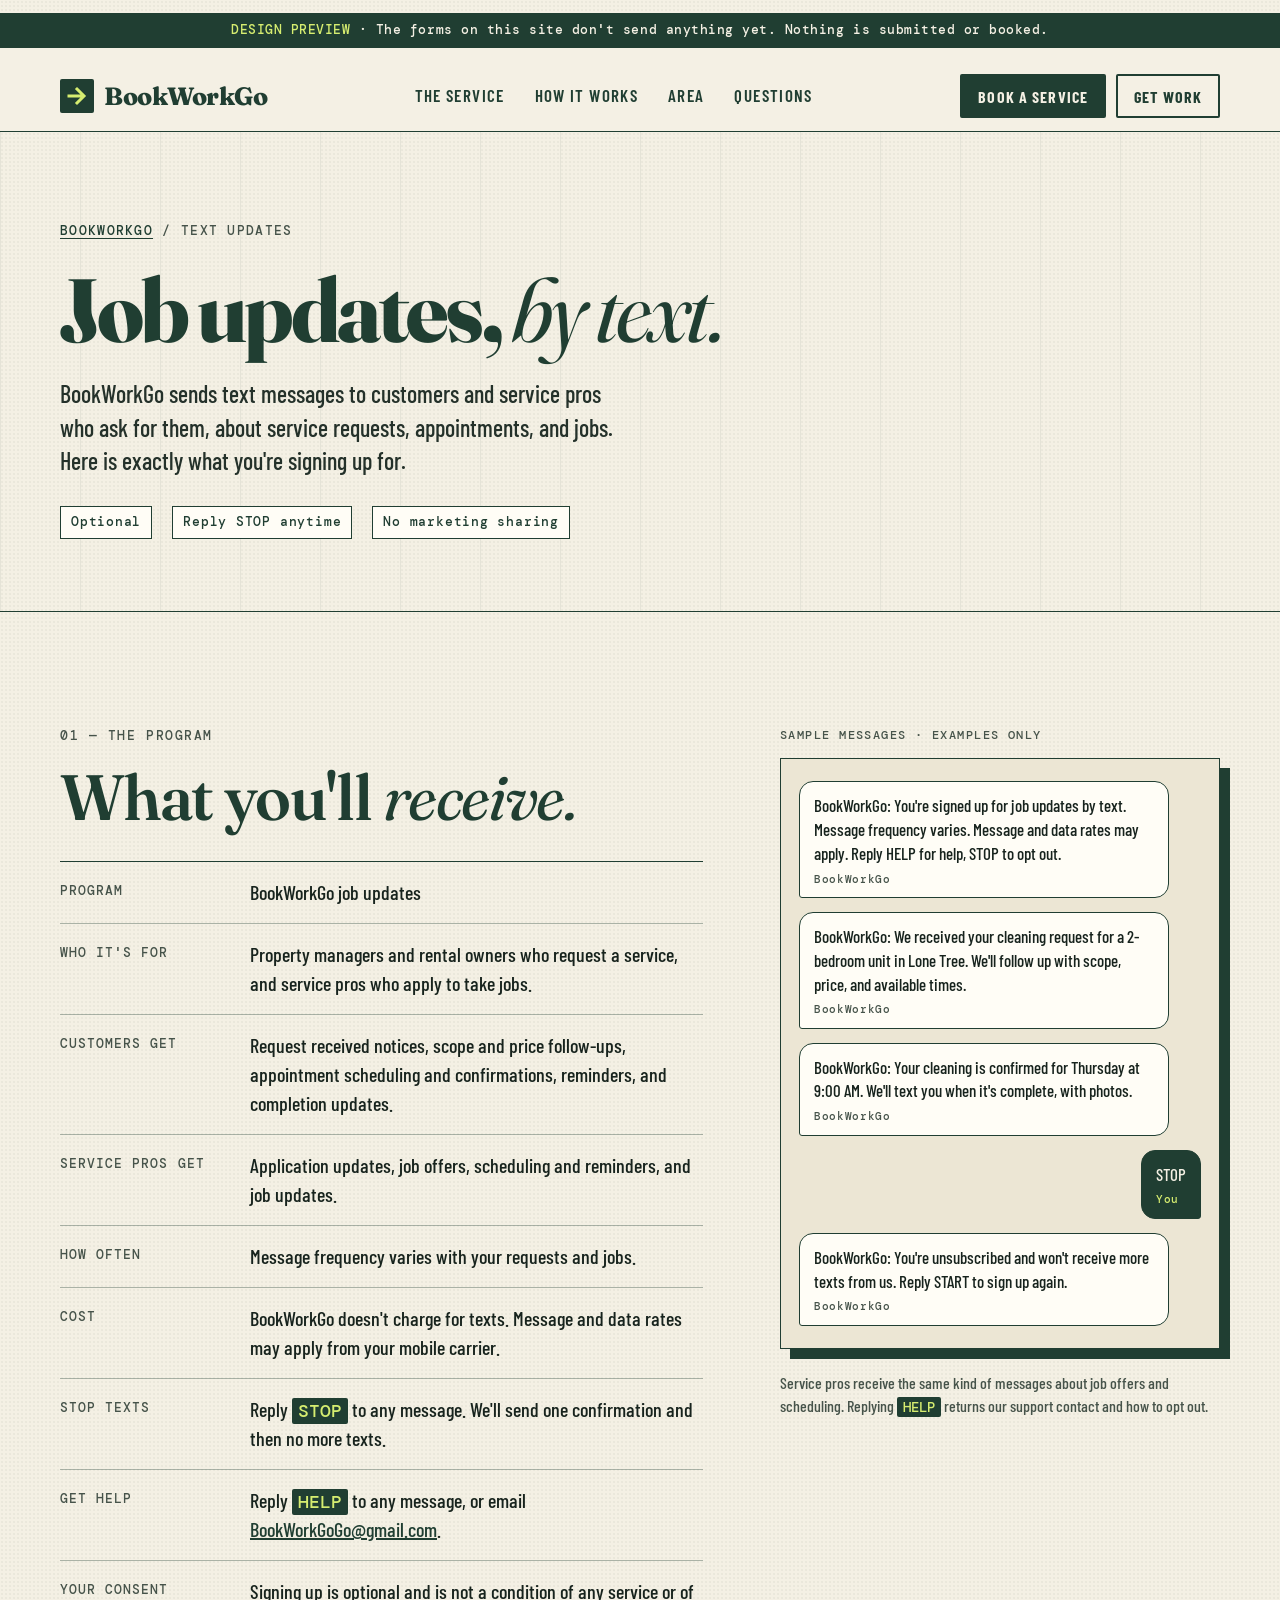
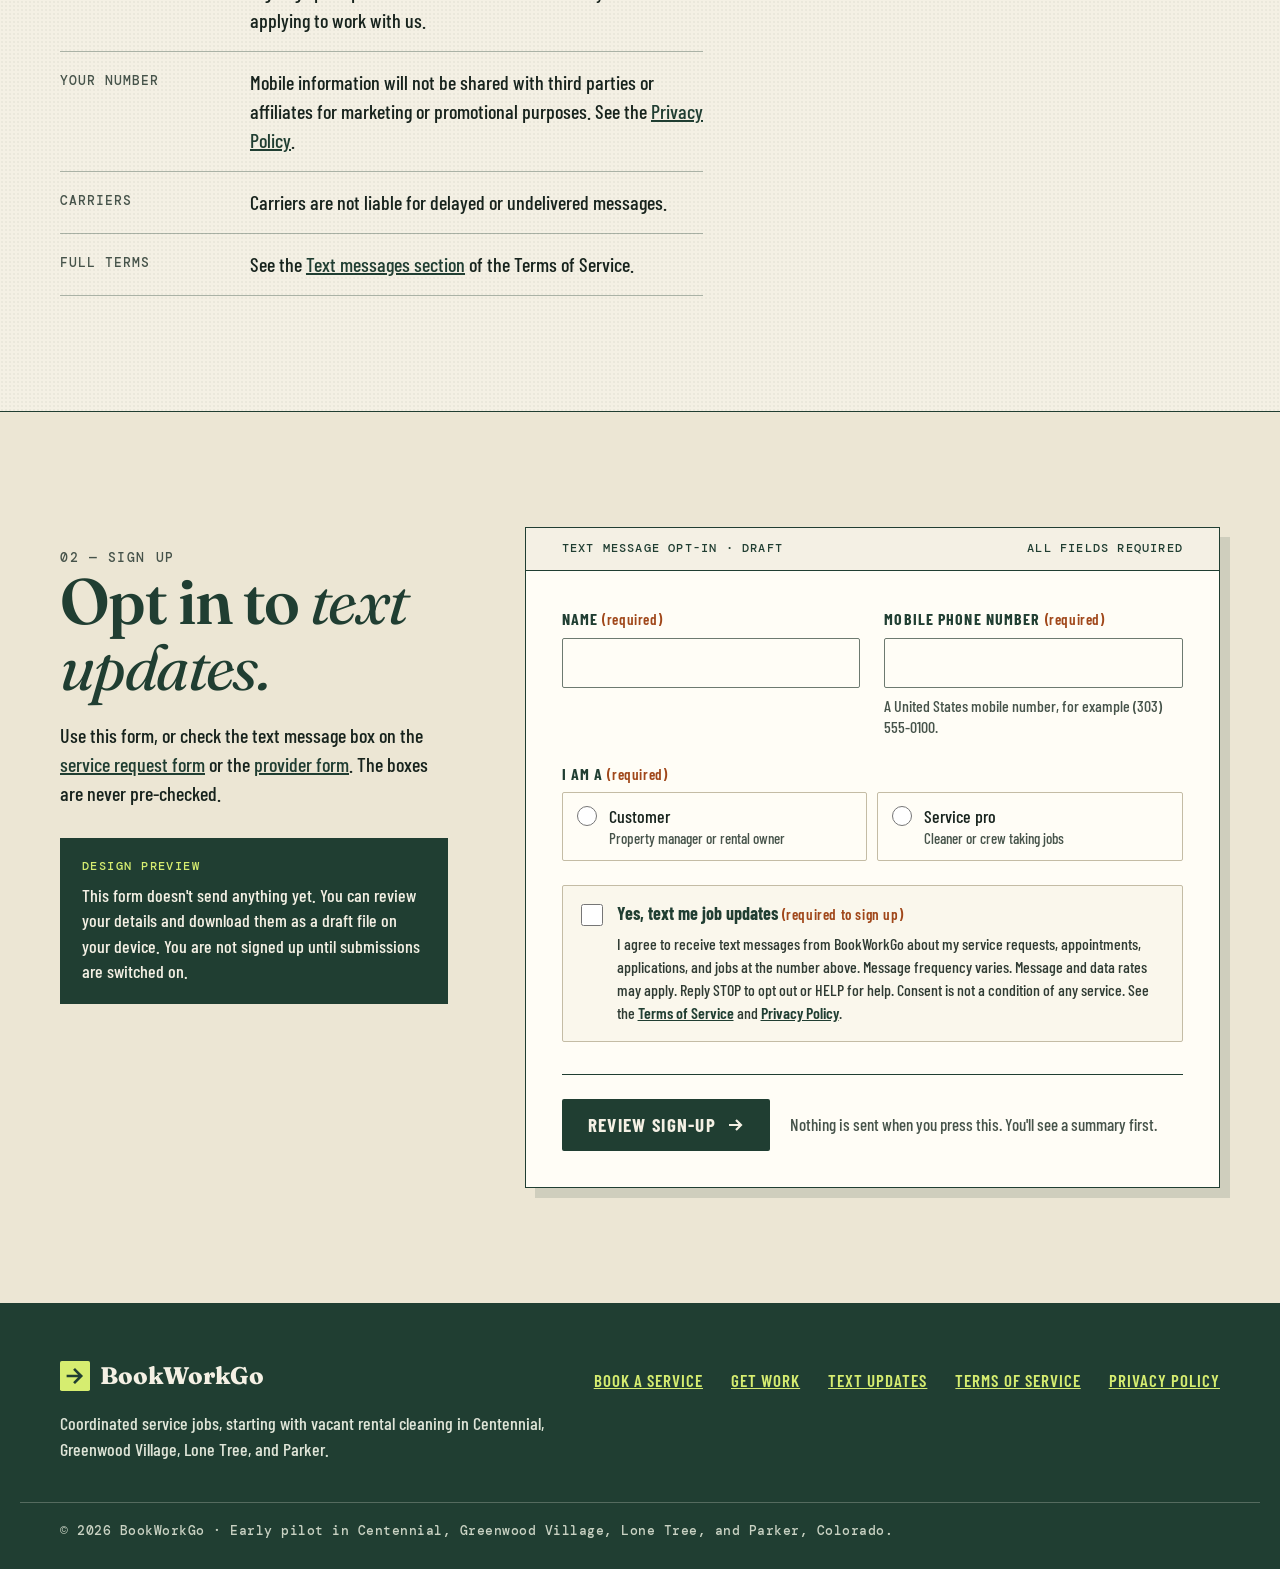
==== commit aa4b0f2d: "Use BookWorkGoGo@gmail.com as the support email Replace the five [support email] placeholders on the" ====
--- a/opt-in/index.html
+++ b/opt-in/index.html
@@ -58,7 +58,7 @@
           <div><dt>How often</dt><dd>Message frequency varies with your requests and jobs.</dd></div>
           <div><dt>Cost</dt><dd>BookWorkGo doesn't charge for texts. Message and data rates may apply from your mobile carrier.</dd></div>
           <div><dt>Stop texts</dt><dd>Reply <span class="keyword">STOP</span> to any message. We'll send one confirmation and then no more texts.</dd></div>
-          <div><dt>Get help</dt><dd>Reply <span class="keyword">HELP</span> to any message, or email <span class="todo-contact">[support email]</span>.</dd></div>
+          <div><dt>Get help</dt><dd>Reply <span class="keyword">HELP</span> to any message, or email <a href="mailto:BookWorkGoGo@gmail.com">BookWorkGoGo@gmail.com</a>.</dd></div>
           <div><dt>Your consent</dt><dd>Signing up is optional and is not a condition of any service or of applying to work with us.</dd></div>
           <div><dt>Your number</dt><dd>Mobile information will not be shared with third parties or affiliates for marketing or promotional purposes. See the <a href="../privacy-policy/">Privacy Policy</a>.</dd></div>
           <div><dt>Carriers</dt><dd>Carriers are not liable for delayed or undelivered messages.</dd></div>
--- a/css/site.css
+++ b/css/site.css
@@ -385,8 +385,6 @@
 .consent .consent-text { display: block; margin-top: 6px; font-size: 16px; line-height: 1.45; color: #2f3b33; }
 .consent .consent-text a { color: var(--forest); font-weight: 600; }
 
-.todo-contact { background: #fff0c2; padding: 0 4px; border-bottom: 1.5px dashed var(--clay-ink); font-family: var(--mono); font-size: .85em; white-space: nowrap; }
-.dark .todo-contact { color: var(--ink); }
 
 /* Inner page header band */
 .page-head {
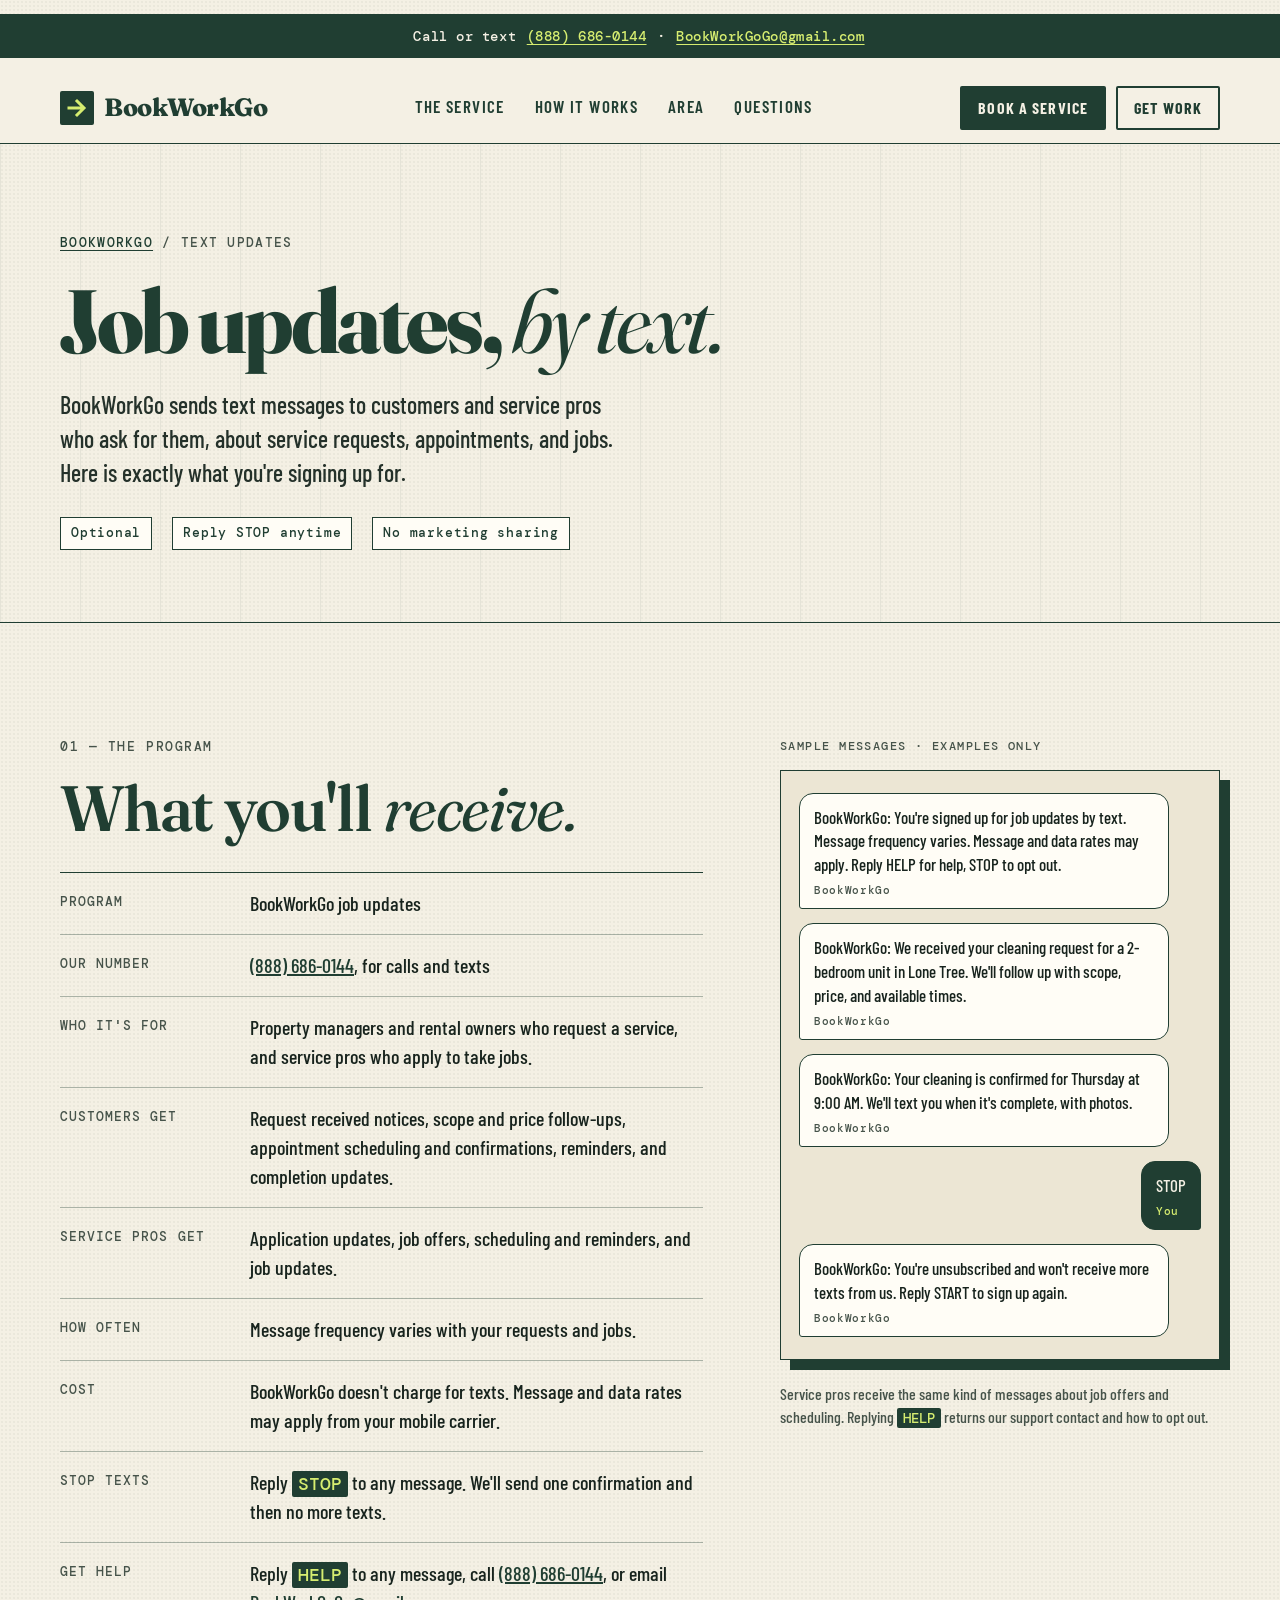
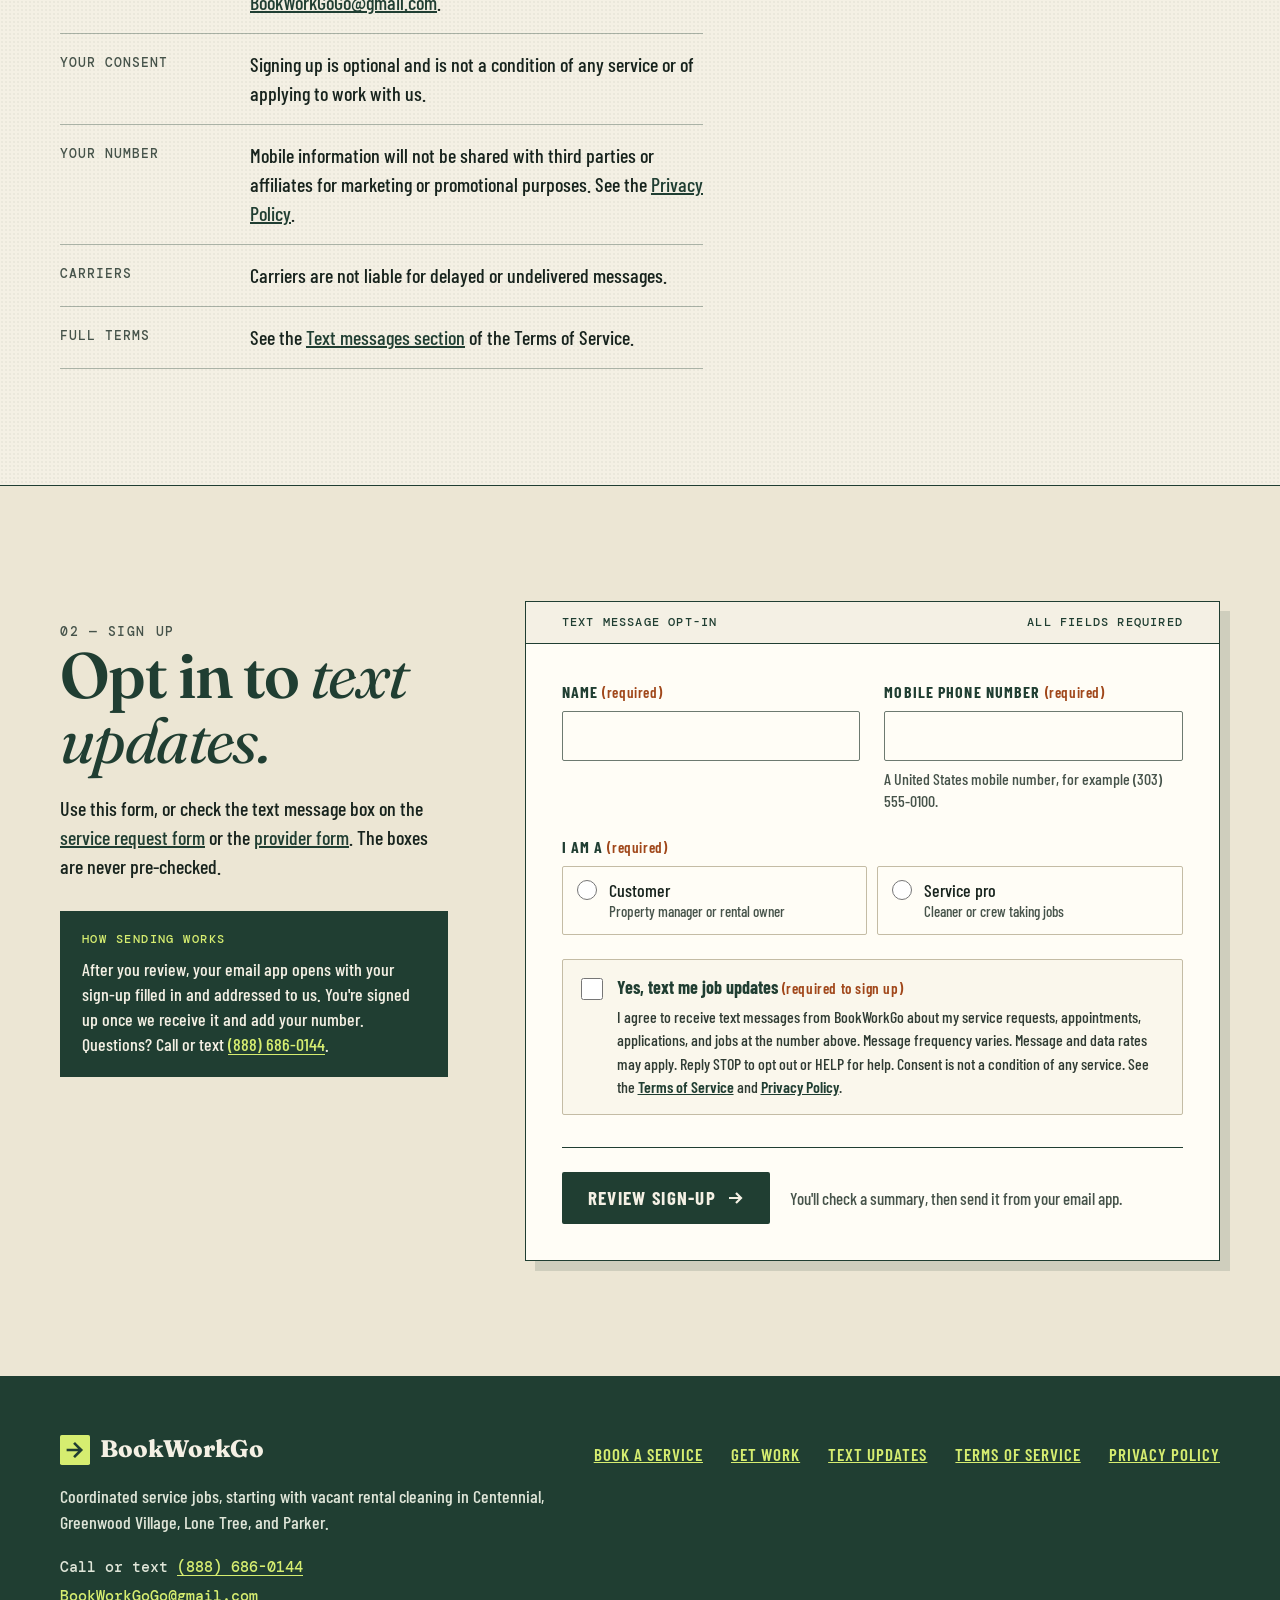
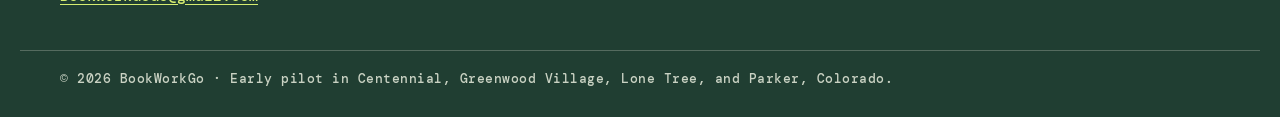
==== commit 4f4fccb2: "Go live for contact: phone, email, and forms that send by email - Replace the design-preview banner " ====
--- a/opt-in/index.html
+++ b/opt-in/index.html
@@ -16,7 +16,7 @@
 <a class="skip" href="#optin">Skip to the opt-in form</a>
 
 <header class="site-header">
-  <p class="preview-bar" role="note"><strong>DESIGN PREVIEW</strong> · The forms on this site don't send anything yet. Nothing is submitted or booked.</p>
+  <p class="preview-bar contact-bar">Call or text <a href="tel:+18886860144">(888) 686-0144</a> · <!--email_off--><a href="mailto:BookWorkGoGo@gmail.com">BookWorkGoGo@gmail.com</a><!--/email_off--></p>
   <nav class="wrap nav" aria-label="Main">
     <a class="brand" href="../" aria-label="BookWorkGo home">
       <svg width="34" height="34" viewBox="0 0 34 34" aria-hidden="true"><rect width="34" height="34" rx="2" fill="#203e32"/><path d="M9 17h14M17 10l7 7-7 7" fill="none" stroke="#d6ed70" stroke-width="3" stroke-linecap="square"/></svg>
@@ -52,13 +52,14 @@
         <h2 id="program-title" class="h2">What you'll <em>receive.</em></h2>
         <dl class="facts" style="margin-top:32px">
           <div><dt>Program</dt><dd>BookWorkGo job updates</dd></div>
+          <div><dt>Our number</dt><dd><a href="tel:+18886860144">(888) 686-0144</a>, for calls and texts</dd></div>
           <div><dt>Who it's for</dt><dd>Property managers and rental owners who request a service, and service pros who apply to take jobs.</dd></div>
           <div><dt>Customers get</dt><dd>Request received notices, scope and price follow-ups, appointment scheduling and confirmations, reminders, and completion updates.</dd></div>
           <div><dt>Service pros get</dt><dd>Application updates, job offers, scheduling and reminders, and job updates.</dd></div>
           <div><dt>How often</dt><dd>Message frequency varies with your requests and jobs.</dd></div>
           <div><dt>Cost</dt><dd>BookWorkGo doesn't charge for texts. Message and data rates may apply from your mobile carrier.</dd></div>
           <div><dt>Stop texts</dt><dd>Reply <span class="keyword">STOP</span> to any message. We'll send one confirmation and then no more texts.</dd></div>
-          <div><dt>Get help</dt><dd>Reply <span class="keyword">HELP</span> to any message, or email <a href="mailto:BookWorkGoGo@gmail.com">BookWorkGoGo@gmail.com</a>.</dd></div>
+          <div><dt>Get help</dt><dd>Reply <span class="keyword">HELP</span> to any message, call <a href="tel:+18886860144">(888) 686-0144</a>, or email <!--email_off--><a href="mailto:BookWorkGoGo@gmail.com">BookWorkGoGo@gmail.com</a><!--/email_off-->.</dd></div>
           <div><dt>Your consent</dt><dd>Signing up is optional and is not a condition of any service or of applying to work with us.</dd></div>
           <div><dt>Your number</dt><dd>Mobile information will not be shared with third parties or affiliates for marketing or promotional purposes. See the <a href="../privacy-policy/">Privacy Policy</a>.</dd></div>
           <div><dt>Carriers</dt><dd>Carriers are not liable for delayed or undelivered messages.</dd></div>
@@ -87,16 +88,16 @@
         <h2 id="optin-title" class="h2">Opt in to <em>text updates.</em></h2>
         <p>Use this form, or check the text message box on the <a href="../#book">service request form</a> or the <a href="../#pros">provider form</a>. The boxes are never pre-checked.</p>
         <div class="notice" role="note">
-          <p class="mono">DESIGN PREVIEW</p>
-          <p>This form doesn't send anything yet. You can review your details and download them as a draft file on your device. You are not signed up until submissions are switched on.</p>
+          <p class="mono">HOW SENDING WORKS</p>
+          <p>After you review, your email app opens with your sign-up filled in and addressed to us. You're signed up once we receive it and add your number. Questions? Call or text <a href="tel:+18886860144">(888) 686-0144</a>.</p>
         </div>
       </div>
 
       <div class="panel">
-        <div class="panel-bar"><span>Text message opt-in · Draft</span><span>All fields required</span></div>
+        <div class="panel-bar"><span>Text message opt-in</span><span>All fields required</span></div>
 
         <form id="optin-form" aria-labelledby="optin-title" autocomplete="on">
-          <noscript><p class="noscript">Turn on JavaScript to review your details. Either way, this preview doesn't send anything.</p></noscript>
+          <noscript><p class="noscript">JavaScript is off, so this form can't prepare your email. Email us at <!--email_off--><a href="mailto:BookWorkGoGo@gmail.com">BookWorkGoGo@gmail.com</a><!--/email_off-->, or call or text <a href="tel:+18886860144">(888) 686-0144</a>.</p></noscript>
           <div class="fgrid">
             <div>
               <label class="lbl" for="o-name">Name <span class="req">(required)</span></label>
@@ -129,20 +130,21 @@
             <button class="btn btn-primary" type="submit" disabled>Review sign-up
               <svg width="18" height="18" viewBox="0 0 18 18" aria-hidden="true"><path d="M3 9h11M10 4l5 5-5 5" fill="none" stroke="currentColor" stroke-width="2.2"/></svg>
             </button>
-            <p>Nothing is sent when you press this. You'll see a summary first.</p>
+            <p>You'll check a summary, then send it from your email app.</p>
           </div>
         </form>
 
         <div id="optin-review" class="review" hidden>
           <h3 tabindex="-1">Review your sign-up</h3>
-          <p class="tags"><span>Not submitted</span><span>Not signed up</span></p>
-          <p>This summary exists only on this page. BookWorkGo has not received it, and no texts will be sent.</p>
+          <p class="tags"><span>Not sent yet</span><span>Not signed up yet</span></p>
+          <p>Check the details, then press <strong>Send by email</strong>. Your email app opens with your sign-up and consent filled in, addressed to BookWorkGo. You're signed up once we receive it.</p>
           <dl data-review-list></dl>
           <div class="review-actions">
-            <button class="btn btn-ghost" type="button" data-action="edit">Edit details</button>
-            <button class="btn btn-primary" type="button" data-action="download">Download draft file</button>
-            <button class="btn btn-text" type="button" data-action="reset">Start over</button>
-          </div>
+              <a class="btn btn-primary" data-email-link>Send by email <svg width="18" height="18" viewBox="0 0 18 18" aria-hidden="true"><path d="M3 9h11M10 4l5 5-5 5" fill="none" stroke="currentColor" stroke-width="2.2"/></svg></a>
+              <button class="btn btn-ghost" type="button" data-action="copy">Copy details</button>
+              <button class="btn btn-ghost" type="button" data-action="edit">Edit details</button>
+              <button class="btn btn-text" type="button" data-action="reset">Start over</button>
+            </div>
           <p class="status" data-status aria-live="polite"></p>
         </div>
       </div>
@@ -158,6 +160,7 @@
         BookWorkGo
       </p>
       <p>Coordinated service jobs, starting with vacant rental cleaning in Centennial, Greenwood Village, Lone Tree, and Parker.</p>
+      <p class="foot-contact">Call or text <a href="tel:+18886860144">(888) 686-0144</a><br><!--email_off--><a href="mailto:BookWorkGoGo@gmail.com">BookWorkGoGo@gmail.com</a><!--/email_off--></p>
     </div>
     <nav class="foot-nav" aria-label="Footer">
       <a href="../#book">Book a service</a>
--- a/css/site.css
+++ b/css/site.css
@@ -459,3 +459,17 @@
 @media (min-width: 900px) {
   .toc { position: sticky; top: calc(var(--header-h) + 24px); }
 }
+
+/* Contact details (top bar, hero, footer, dark panels) */
+.contact-bar { font-size: 14px; }
+.contact-bar a, .notice a, .pros .preview-note a, .foot-contact a { color: var(--lime); text-underline-offset: 3px; }
+.contact-bar a:hover, .notice a:hover, .pros .preview-note a:hover, .foot-contact a:hover { color: var(--paper); }
+.contact-bar a { display: inline-block; padding: 4px 2px; }
+.hero-contact { margin: 18px 0 0; font-size: 20px; color: #24312a; }
+.hero-contact a { font-weight: 700; text-underline-offset: 4px; }
+.foot-top .foot-contact { margin-top: 18px; font-family: var(--mono); font-size: 15px; line-height: 1.9; }
+.foot-contact a { color: var(--lime); }
+.review-actions a.btn:not([href]) { opacity: .5; pointer-events: none; }
+
+/* Keep phone numbers on one line. */
+a[href^="tel:"] { white-space: nowrap; }
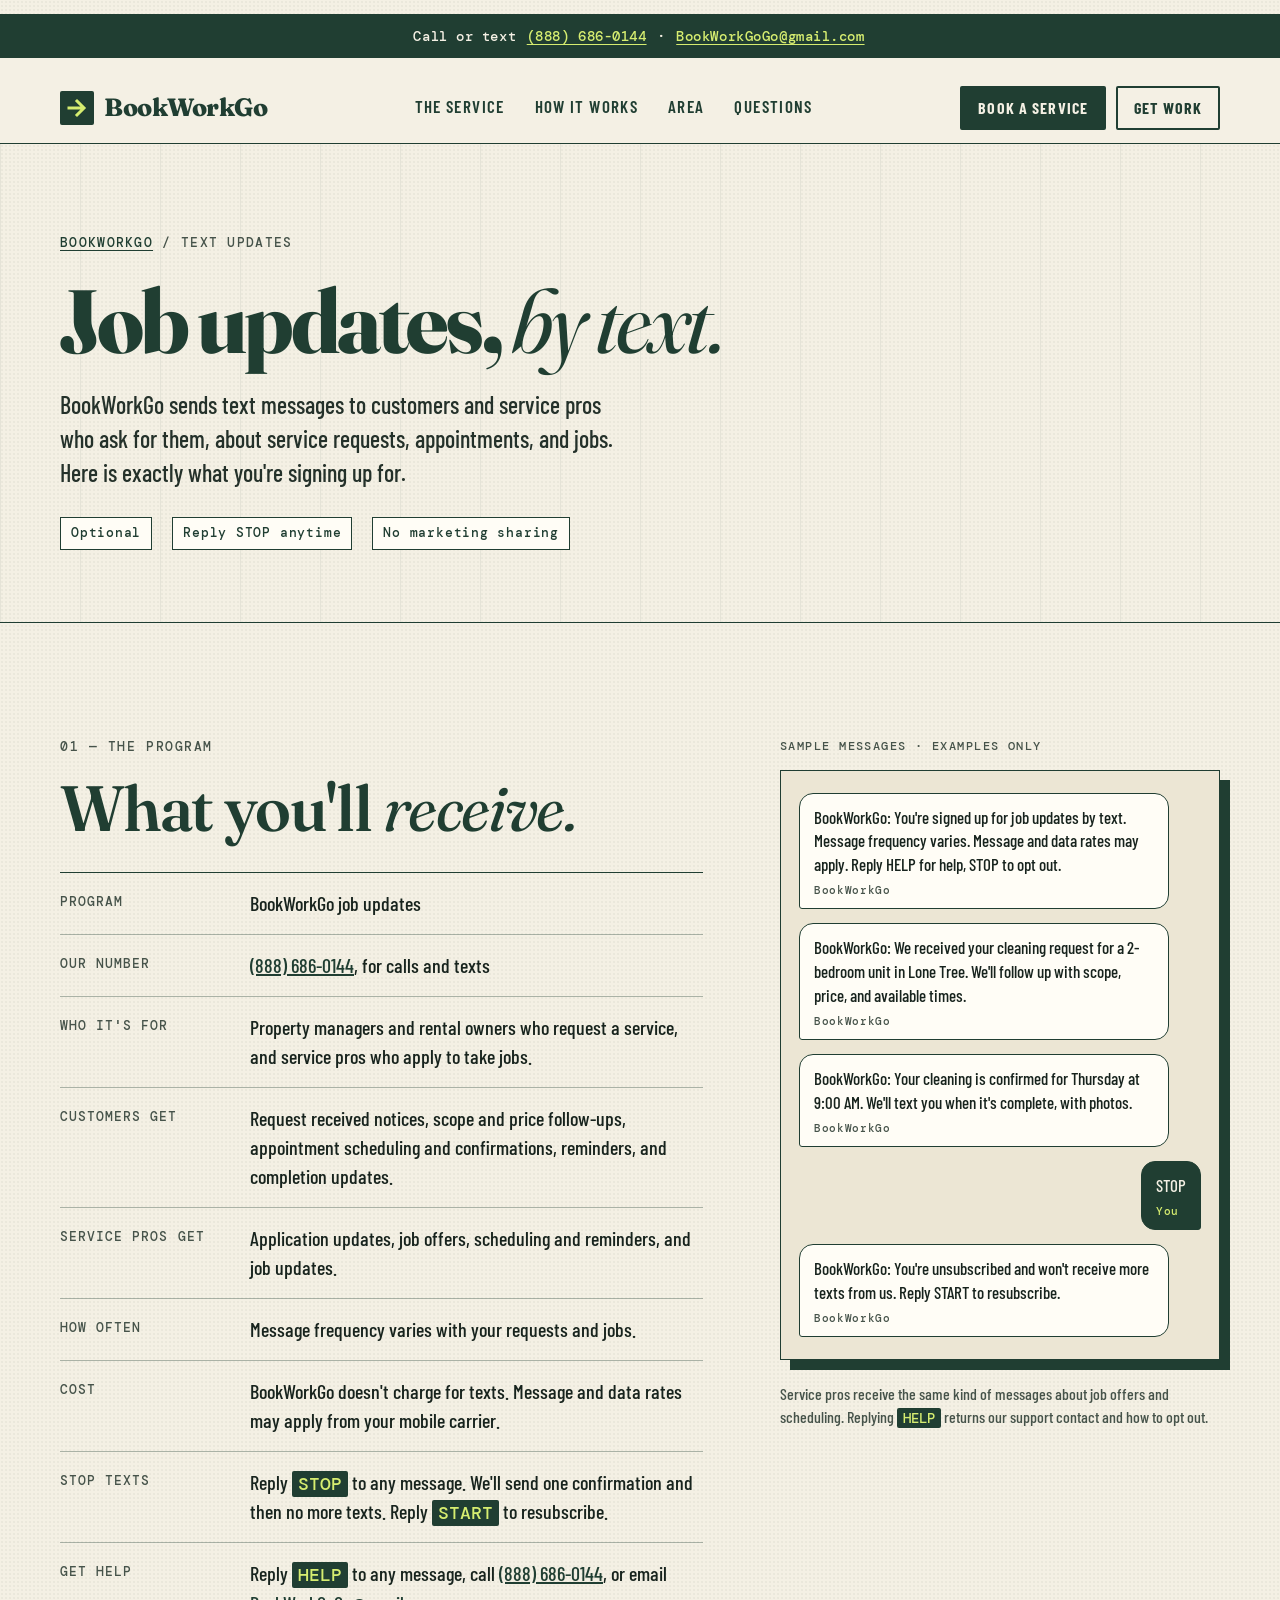
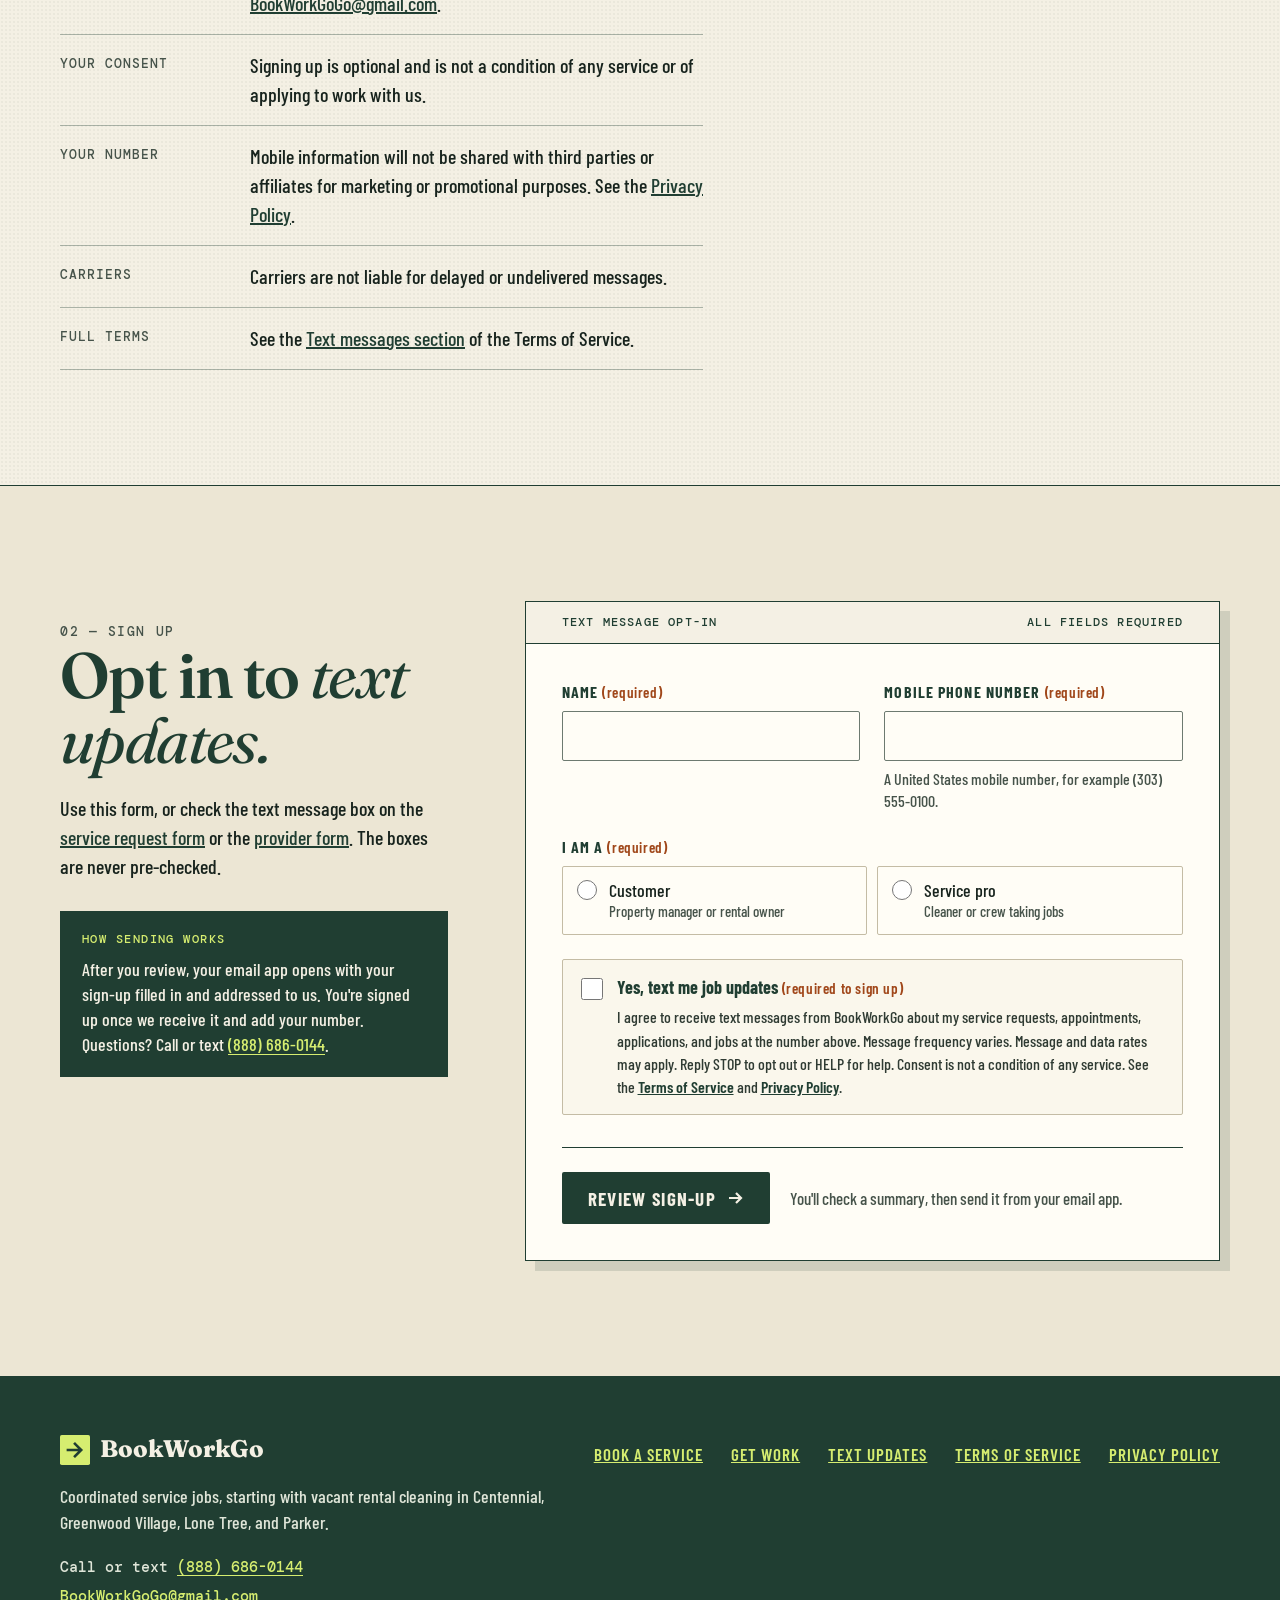
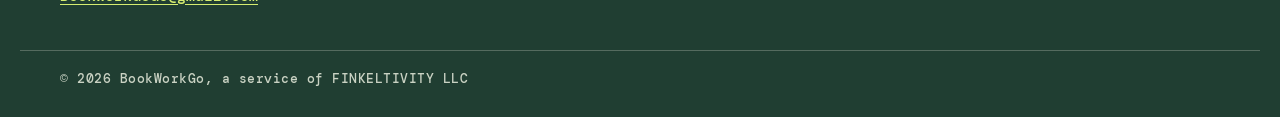
==== commit 8b13e557: "Add legal business name and START wording for toll-free resubmission - Footer on every page: "© 2026" ====
--- a/opt-in/index.html
+++ b/opt-in/index.html
@@ -58,7 +58,7 @@
           <div><dt>Service pros get</dt><dd>Application updates, job offers, scheduling and reminders, and job updates.</dd></div>
           <div><dt>How often</dt><dd>Message frequency varies with your requests and jobs.</dd></div>
           <div><dt>Cost</dt><dd>BookWorkGo doesn't charge for texts. Message and data rates may apply from your mobile carrier.</dd></div>
-          <div><dt>Stop texts</dt><dd>Reply <span class="keyword">STOP</span> to any message. We'll send one confirmation and then no more texts.</dd></div>
+          <div><dt>Stop texts</dt><dd>Reply <span class="keyword">STOP</span> to any message. We'll send one confirmation and then no more texts. Reply <span class="keyword">START</span> to resubscribe.</dd></div>
           <div><dt>Get help</dt><dd>Reply <span class="keyword">HELP</span> to any message, call <a href="tel:+18886860144">(888) 686-0144</a>, or email <!--email_off--><a href="mailto:BookWorkGoGo@gmail.com">BookWorkGoGo@gmail.com</a><!--/email_off-->.</dd></div>
           <div><dt>Your consent</dt><dd>Signing up is optional and is not a condition of any service or of applying to work with us.</dd></div>
           <div><dt>Your number</dt><dd>Mobile information will not be shared with third parties or affiliates for marketing or promotional purposes. See the <a href="../privacy-policy/">Privacy Policy</a>.</dd></div>
@@ -74,7 +74,7 @@
           <li class="bubble">BookWorkGo: We received your cleaning request for a 2-bedroom unit in Lone Tree. We'll follow up with scope, price, and available times.<small>BookWorkGo</small></li>
           <li class="bubble">BookWorkGo: Your cleaning is confirmed for Thursday at 9:00 AM. We'll text you when it's complete, with photos.<small>BookWorkGo</small></li>
           <li class="bubble out">STOP<small>You</small></li>
-          <li class="bubble">BookWorkGo: You're unsubscribed and won't receive more texts from us. Reply START to sign up again.<small>BookWorkGo</small></li>
+          <li class="bubble">BookWorkGo: You're unsubscribed and won't receive more texts from us. Reply START to resubscribe.<small>BookWorkGo</small></li>
         </ol>
         <p class="samples-note">Service pros receive the same kind of messages about job offers and scheduling. Replying <span class="keyword">HELP</span> returns our support contact and how to opt out.</p>
       </figure>
@@ -170,7 +170,7 @@
       <a href="../privacy-policy/">Privacy Policy</a>
     </nav>
   </div>
-  <p class="wrap foot-legal">© 2026 BookWorkGo · Early pilot in Centennial, Greenwood Village, Lone Tree, and Parker, Colorado.</p>
+  <p class="wrap foot-legal">© 2026 BookWorkGo, a service of FINKELTIVITY LLC</p>
 </footer>
 
 <script src="../js/draft-form.js" defer></script>
